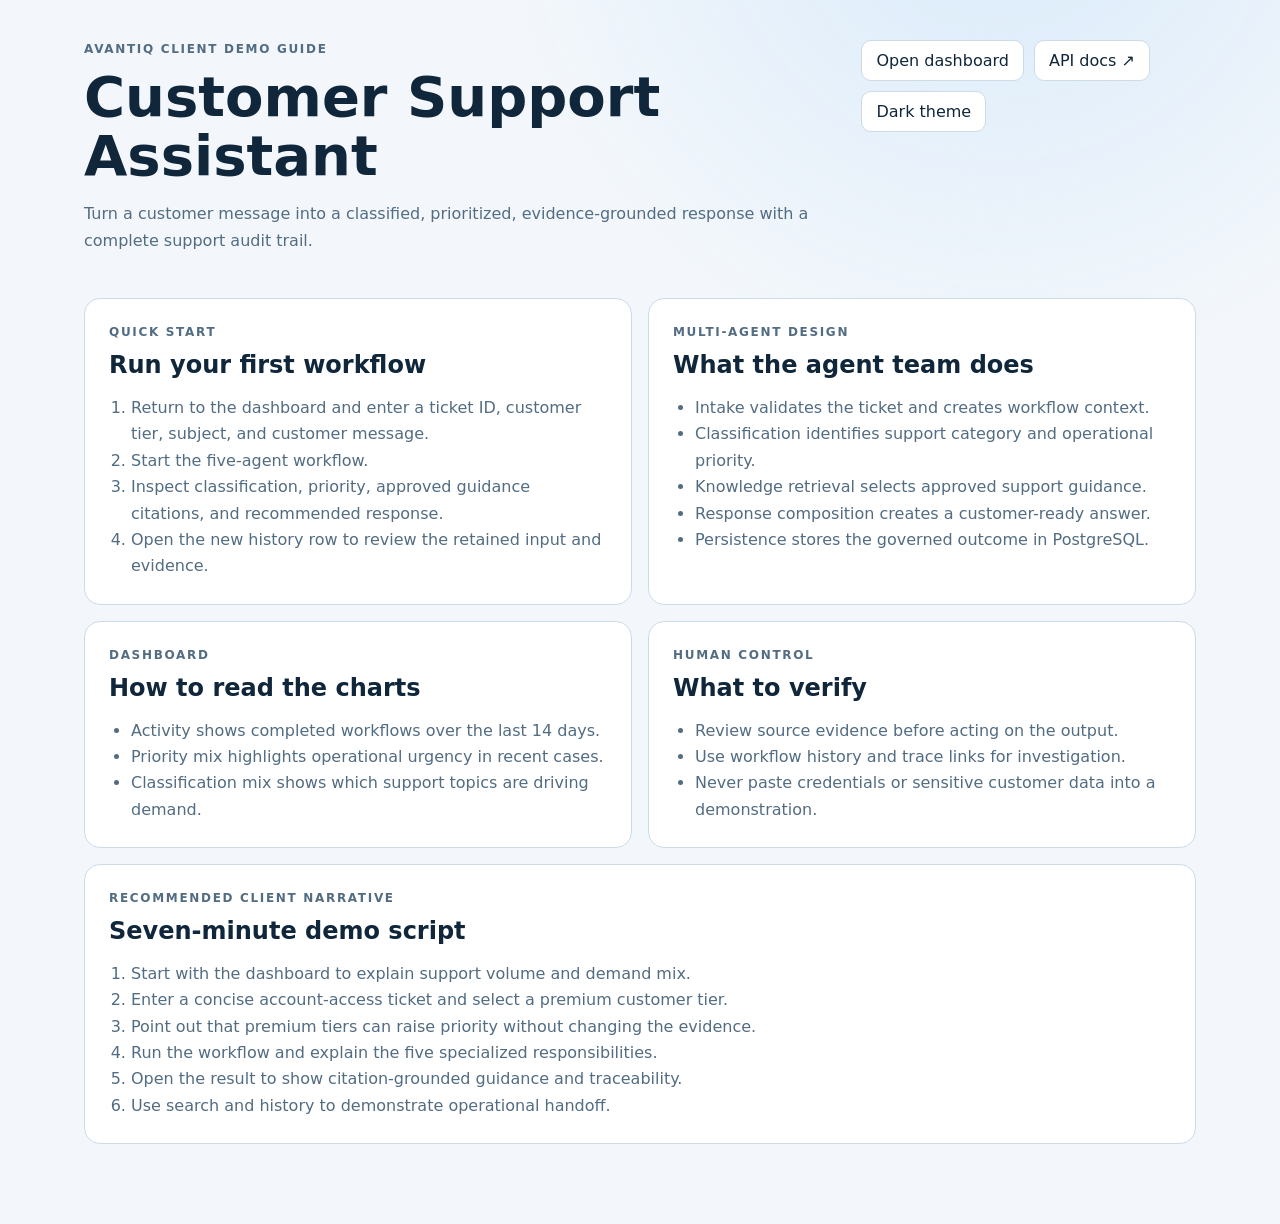
==== customer_support_assistant/ui/guide.html @ f1c12fa2 "feat: refresh customer support dashboard" ====
<!doctype html>
<html lang="en" data-theme="dark">
<head>
  <meta charset="UTF-8" />
  <meta name="viewport" content="width=device-width, initial-scale=1.0" />
  <title>User Guide | Customer Support Assistant</title>
  <link rel="stylesheet" href="./styles.css" />
  <link rel="stylesheet" href="./experience.css" />
</head>
<body data-theme-key="customer-support-theme">
  <main class="guide-page">
    <header>
      <div><p class="eyebrow">AvantiQ client demo guide</p><h1>Customer Support Assistant</h1><p>Turn a customer message into a classified, prioritized, evidence-grounded response with a complete support audit trail.</p></div>
      <div class="guide-actions"><a href="./">Open dashboard</a><a href="/docs" target="_blank" rel="noreferrer">API docs ↗</a><button id="guide-theme" type="button">Light theme</button></div>
    </header>
    <section class="guide-grid">
      <article class="guide-card"><p class="eyebrow">Quick start</p><h2>Run your first workflow</h2><ol><li>Return to the dashboard and enter a ticket ID, customer tier, subject, and customer message.</li><li>Start the five-agent workflow.</li><li>Inspect classification, priority, approved guidance citations, and recommended response.</li><li>Open the new history row to review the retained input and evidence.</li></ol></article>
      <article class="guide-card"><p class="eyebrow">Multi-agent design</p><h2>What the agent team does</h2><ul><li>Intake validates the ticket and creates workflow context.</li><li>Classification identifies support category and operational priority.</li><li>Knowledge retrieval selects approved support guidance.</li><li>Response composition creates a customer-ready answer.</li><li>Persistence stores the governed outcome in PostgreSQL.</li></ul></article>
      <article class="guide-card"><p class="eyebrow">Dashboard</p><h2>How to read the charts</h2><ul><li>Activity shows completed workflows over the last 14 days.</li><li>Priority mix highlights operational urgency in recent cases.</li><li>Classification mix shows which support topics are driving demand.</li></ul></article>
      <article class="guide-card"><p class="eyebrow">Human control</p><h2>What to verify</h2><ul><li>Review source evidence before acting on the output.</li><li>Use workflow history and trace links for investigation.</li><li>Never paste credentials or sensitive customer data into a demonstration.</li></ul></article>
      <article class="guide-card wide"><p class="eyebrow">Recommended client narrative</p><h2>Seven-minute demo script</h2><ol><li>Start with the dashboard to explain support volume and demand mix.</li><li>Enter a concise account-access ticket and select a premium customer tier.</li><li>Point out that premium tiers can raise priority without changing the evidence.</li><li>Run the workflow and explain the five specialized responsibilities.</li><li>Open the result to show citation-grounded guidance and traceability.</li><li>Use search and history to demonstrate operational handoff.</li></ol></article>
    </section>
  </main>
  <script src="./guide.js"></script>
</body>
</html>
---- customer_support_assistant/ui/styles.css ----
:root {
  color-scheme: dark;
  --bg: #06111f;
  --bg-glow: #112b47;
  --surface: #0b1d30;
  --surface-2: #10263d;
  --surface-3: #142d47;
  --border: #203b55;
  --border-soft: #172f47;
  --text: #eef6ff;
  --muted: #91a7bb;
  --subtle: #637d94;
  --primary: #45a3ff;
  --purple: #8a6df2;
  --green: #35ca8d;
  --amber: #f3ae45;
  --danger: #ff6969;
  --shadow: 0 18px 50px #01071166;
  font-family: Inter, ui-sans-serif, system-ui, -apple-system, BlinkMacSystemFont, "Segoe UI", sans-serif;
}

[data-theme="light"] {
  color-scheme: light;
  --bg: #f3f7fb;
  --bg-glow: #d9eafa;
  --surface: #ffffff;
  --surface-2: #f5f9fc;
  --surface-3: #eaf2f8;
  --border: #cbdbe8;
  --border-soft: #dbe6ef;
  --text: #10263a;
  --muted: #526c82;
  --subtle: #7890a3;
  --primary: #167bd5;
  --purple: #7257d8;
  --green: #16875e;
  --amber: #b46b06;
  --danger: #c93d49;
  --shadow: 0 18px 45px #24445f1a;
}

* { box-sizing: border-box; }
html { min-width: 320px; background: var(--bg); }
body { min-height: 100vh; margin: 0; background: radial-gradient(circle at 78% -10%, var(--bg-glow) 0, transparent 30%), var(--bg); color: var(--text); }
button, input, select, textarea { color: inherit; font: inherit; }
button, a { -webkit-tap-highlight-color: transparent; }
a { color: inherit; }
.app-shell { min-height: 100vh; }
.topbar { position: sticky; z-index: 20; top: 0; display: flex; min-height: 76px; align-items: center; justify-content: space-between; gap: 28px; padding: 0 max(28px, calc((100vw - 1440px) / 2)); border-bottom: 1px solid var(--border-soft); background: color-mix(in srgb, var(--bg) 88%, transparent); backdrop-filter: blur(18px); }
.brand { display: flex; align-items: center; gap: 12px; text-decoration: none; }
.brand-mark { display: grid; width: 40px; height: 40px; place-items: center; border-radius: 12px; background: linear-gradient(145deg, #4c9fff, #6b4ee6); box-shadow: 0 7px 22px #267cd94d; }
.brand-mark svg { width: 24px; fill: white; }
.brand strong, .brand small { display: block; }
.brand strong { font-size: 15px; letter-spacing: -.2px; }
.brand small { margin-top: 2px; color: var(--muted); font-size: 12px; letter-spacing: .08em; text-transform: uppercase; }
.header-actions { display: flex; align-items: center; gap: 9px; }
.header-link, .theme-toggle { min-height: 38px; border: 1px solid var(--border); border-radius: 9px; background: var(--surface); font-size: 13px; font-weight: 650; text-decoration: none; transition: .18s ease; }
.header-link { display: flex; align-items: center; gap: 7px; padding: 0 13px; }
.header-link span { color: var(--primary); }
.trace-link { border-color: color-mix(in srgb, var(--purple) 50%, var(--border)); background: color-mix(in srgb, var(--purple) 12%, var(--surface)); }
.header-link:hover, .theme-toggle:hover { transform: translateY(-1px); border-color: var(--primary); }
.theme-toggle { display: flex; min-width: 76px; align-items: center; justify-content: center; gap: 7px; padding: 0 11px; cursor: pointer; }
.theme-icon { color: var(--amber); font-size: 15px; }
main { width: min(1440px, 100%); margin: auto; padding: 34px 28px 56px; }
.eyebrow { margin: 0 0 8px; color: var(--primary); font-size: 12px; font-weight: 800; letter-spacing: .14em; text-transform: uppercase; }
.metrics-grid { display: grid; grid-template-columns: repeat(4, 1fr); gap: 14px; }
.metric-card, .panel { border: 1px solid var(--border); background: linear-gradient(145deg, var(--surface), color-mix(in srgb, var(--surface-2) 82%, var(--surface))); box-shadow: var(--shadow); }
.metric-card { display: flex; min-height: 116px; align-items: center; gap: 15px; padding: 19px; border-radius: 13px; }
.metric-icon { display: grid; flex: 0 0 auto; width: 44px; height: 44px; place-items: center; border-radius: 12px; color: white; font-size: 20px; font-weight: 800; }
.metric-icon.purple { background: linear-gradient(145deg, #795ee9, #5f41cc); }
.metric-icon.blue { background: linear-gradient(145deg, #3b9aff, #1b6ed1); }
.metric-icon.green { background: linear-gradient(145deg, #30c889, #16865e); }
.metric-icon.amber { background: linear-gradient(145deg, #f1ad43, #cc7419); }
.metric-card small, .metric-card p { display: block; color: var(--muted); font-size: 12px; }
.metric-card strong { display: block; margin-top: 4px; font-size: 27px; letter-spacing: -.04em; }
.metric-card strong.metric-text { overflow: hidden; max-width: 190px; font-size: 16px; text-overflow: ellipsis; white-space: nowrap; }
.metric-card p { margin: 5px 0 0; color: var(--subtle); }
.workspace-grid { display: grid; grid-template-columns: minmax(0, 1.55fr) minmax(390px, .95fr); gap: 14px; margin-top: 14px; }
.panel { border-radius: 13px; }
.trend-panel, .run-panel { min-height: 480px; padding: 20px; }
.panel-heading { display: flex; align-items: flex-start; justify-content: space-between; gap: 16px; }
.panel-heading h2 { margin: 0; font-size: 16px; letter-spacing: -.02em; }
.period-chip, .agent-badge { padding: 6px 9px; border: 1px solid var(--border); border-radius: 7px; background: var(--surface-2); color: var(--muted); font-size: 11px; }
.agent-badge { border-color: color-mix(in srgb, var(--purple) 40%, var(--border)); color: var(--purple); }
.trend-chart { display: flex; height: 340px; align-items: flex-end; gap: clamp(6px, 1.2vw, 14px); padding: 32px 6px 26px; border-bottom: 1px solid var(--border-soft); background-image: linear-gradient(to top, var(--border-soft) 1px, transparent 1px); background-size: 100% 25%; }
.trend-column { display: flex; flex: 1; height: 100%; min-width: 8px; flex-direction: column; justify-content: flex-end; align-items: center; gap: 7px; }
.trend-value { color: var(--muted); font-size: 10px; font-weight: 700; }
.trend-bar { width: min(24px, 74%); min-height: 3px; border-radius: 5px 5px 2px 2px; background: linear-gradient(180deg, #58b0ff, #536ee7); box-shadow: 0 0 16px #348cf038; transition: height .35s ease; }
.trend-day { color: var(--subtle); font-size: 10px; white-space: nowrap; }
.chart-footer { display: flex; align-items: center; justify-content: space-between; margin-top: 14px; color: var(--subtle); font-size: 11px; }
.chart-footer span { color: var(--muted); }
.chart-footer i { display: inline-block; width: 8px; height: 8px; margin-right: 6px; border-radius: 2px; background: var(--primary); }
form { margin-top: 17px; }
label { display: block; margin-bottom: 11px; }
label > span { display: block; margin-bottom: 6px; color: var(--muted); font-size: 11px; font-weight: 700; letter-spacing: .04em; text-transform: uppercase; }
input, select, textarea { width: 100%; border: 1px solid var(--border); border-radius: 8px; outline: none; background: var(--surface-2); font-size: 13px; transition: .18s; }
input, select { height: 39px; padding: 0 12px; }
textarea { min-height: 68px; padding: 10px 12px; resize: vertical; line-height: 1.45; }
input:focus, select:focus, textarea:focus { border-color: var(--primary); box-shadow: 0 0 0 3px color-mix(in srgb, var(--primary) 14%, transparent); }
input::placeholder, textarea::placeholder { color: var(--subtle); }
.form-row { display: grid; grid-template-columns: 1fr 1fr; gap: 10px; }
.compact-row label { margin-bottom: 10px; }
.run-button { display: flex; width: 100%; height: 42px; align-items: center; justify-content: center; gap: 10px; border: 0; border-radius: 9px; background: linear-gradient(135deg, #238eea, #5764df); color: white; box-shadow: 0 9px 24px #1e7ecb38; cursor: pointer; font-size: 13px; font-weight: 750; }
.run-button:hover { filter: brightness(1.08); }
.run-button:disabled { cursor: wait; filter: grayscale(.35); opacity: .75; }
.button-icon { font-size: 11px; }
.run-button.is-running .button-icon { width: 13px; height: 13px; border: 2px solid #ffffff55; border-top-color: white; border-radius: 50%; font-size: 0; animation: spin .8s linear infinite; }
.form-status { margin: 9px 0 0; color: var(--subtle); font-size: 11px; line-height: 1.5; text-align: center; }
.form-status.error { color: var(--danger); }
.form-status.success { color: var(--green); }
.history-panel { margin-top: 14px; overflow: hidden; }
.history-heading { align-items: center; padding: 20px; border-bottom: 1px solid var(--border-soft); }
.history-controls { display: flex; align-items: center; gap: 12px; }
.history-search { position: relative; width: min(330px, 32vw); margin: 0; }
.history-search input { height: 34px; padding: 0 12px 0 32px; font-size: 12px; }
.search-icon { position: absolute; z-index: 1; top: 50%; left: 11px; color: var(--subtle); font-size: 15px; line-height: 1; transform: translateY(-50%); pointer-events: none; }
.table-meta { display: flex; align-items: center; gap: 10px; color: var(--muted); font-size: 11px; }
.table-meta button, .pagination button { border: 1px solid var(--border); border-radius: 7px; background: var(--surface-2); cursor: pointer; font-size: 11px; }
.table-meta button { padding: 7px 9px; }
.table-wrap { position: relative; overflow-x: auto; }
table { width: 100%; min-width: 900px; border-collapse: collapse; table-layout: fixed; }
th, td { padding: 14px 18px; border-bottom: 1px solid var(--border-soft); text-align: left; vertical-align: middle; }
th { color: var(--subtle); font-size: 10px; font-weight: 800; letter-spacing: .08em; text-transform: uppercase; }
td { color: var(--muted); font-size: 12px; }
th:nth-child(1) { width: 155px; } th:nth-child(2) { width: 220px; } th:nth-child(4) { width: 185px; } th:nth-child(5) { width: 80px; }
tbody tr { transition: background .15s; }
tbody tr:hover { background: color-mix(in srgb, var(--primary) 4%, transparent); }
.input-cell strong, .output-cell strong { display: block; overflow: hidden; color: var(--text); font-size: 13px; text-overflow: ellipsis; white-space: nowrap; }
.input-cell span, .output-cell span { display: block; overflow: hidden; margin-top: 3px; color: var(--subtle); text-overflow: ellipsis; white-space: nowrap; }
.status-pill { display: inline-flex; align-items: center; gap: 5px; margin-top: 5px; color: var(--green); font-size: 10px; font-weight: 750; text-transform: uppercase; }
.status-pill::before { width: 5px; height: 5px; border-radius: 50%; background: var(--green); content: ""; }
.mono { font-family: "SFMono-Regular", Consolas, "Liberation Mono", monospace; }
.id-cell { overflow: hidden; text-overflow: ellipsis; white-space: nowrap; }
.view-button { padding: 7px 9px; border: 1px solid var(--border); border-radius: 7px; background: var(--surface-2); color: var(--primary); cursor: pointer; font-size: 11px; font-weight: 700; }
.table-empty { padding: 48px; text-align: center; }
.table-empty span { color: var(--primary); font-size: 28px; }
.table-empty h3 { margin: 9px 0 5px; font-size: 14px; }
.table-empty p { margin: 0; color: var(--muted); font-size: 12px; }
.pagination { display: flex; align-items: center; justify-content: space-between; padding: 13px 20px; }
.pagination p { margin: 0; color: var(--subtle); font-size: 11px; }
.pagination div { display: flex; gap: 7px; }
.pagination button { min-width: 76px; padding: 7px 10px; }
.pagination button:disabled { cursor: not-allowed; opacity: .4; }
dialog { width: min(880px, calc(100vw - 32px)); max-height: calc(100vh - 42px); padding: 0; overflow: auto; border: 1px solid var(--border); border-radius: 14px; background: var(--surface); color: var(--text); box-shadow: 0 28px 90px #0009; }
dialog::backdrop { background: #020812c2; backdrop-filter: blur(6px); }
.dialog-header { position: sticky; z-index: 2; top: 0; display: flex; align-items: flex-start; justify-content: space-between; padding: 20px 22px; border-bottom: 1px solid var(--border); background: var(--surface); }
.dialog-header h2 { margin: 0; font-size: 18px; }
.dialog-header button { width: 32px; height: 32px; border: 1px solid var(--border); border-radius: 8px; background: var(--surface-2); cursor: pointer; font-size: 20px; line-height: 1; }
.detail-facts { display: grid; grid-template-columns: repeat(3, 1fr); gap: 1px; margin: 20px 22px; overflow: hidden; border: 1px solid var(--border); border-radius: 10px; background: var(--border); }
.detail-facts div { min-width: 0; padding: 13px; background: var(--surface-2); }
.detail-facts small, .detail-facts strong { display: block; }
.detail-facts small { margin-bottom: 6px; color: var(--subtle); font-size: 10px; text-transform: uppercase; }
.detail-facts strong { overflow: hidden; font-size: 12px; text-overflow: ellipsis; white-space: nowrap; }
.detail-section, .evidence-details { margin: 0 22px 20px; }
.detail-section h3 { margin: 0 0 8px; color: var(--muted); font-size: 12px; text-transform: uppercase; }
pre { margin: 0; padding: 15px; overflow: auto; border: 1px solid var(--border); border-radius: 9px; background: var(--surface-2); color: var(--text); font: 10px/1.65 "SFMono-Regular", Consolas, monospace; white-space: pre-wrap; word-break: break-word; }
.evidence-details { border: 1px solid var(--border); border-radius: 9px; }
.evidence-details summary { padding: 13px 15px; color: var(--muted); cursor: pointer; font-size: 12px; font-weight: 700; }
.evidence-details pre { border: 0; border-top: 1px solid var(--border); border-radius: 0 0 9px 9px; }
.toast { position: fixed; z-index: 50; right: 22px; bottom: 22px; max-width: 360px; padding: 12px 16px; transform: translateY(18px); border: 1px solid var(--border); border-radius: 9px; background: var(--surface-3); box-shadow: var(--shadow); color: var(--text); font-size: 12px; opacity: 0; pointer-events: none; transition: .22s; }
.toast.visible { transform: translateY(0); opacity: 1; }
.toast.error { border-color: color-mix(in srgb, var(--danger) 65%, var(--border)); }
.sr-only { position: absolute; width: 1px; height: 1px; padding: 0; overflow: hidden; clip: rect(0, 0, 0, 0); border: 0; white-space: nowrap; }
@keyframes spin { to { transform: rotate(360deg); } }
@media (max-width: 1050px) {
  .metrics-grid { grid-template-columns: repeat(2, 1fr); }
  .workspace-grid { grid-template-columns: 1fr; }
  .run-panel { min-height: auto; }
}
@media (max-width: 700px) {
  .topbar { min-height: 66px; padding: 0 14px; }
  .brand strong { font-size: 12px; }
  .brand small, .header-link:first-child, .theme-toggle #theme-label { display: none; }
  .header-actions { gap: 6px; }
  .header-link { padding: 0 9px; }
  .theme-toggle { min-width: 38px; padding: 0; }
  main { padding: 22px 13px 40px; }
  .metrics-grid { grid-template-columns: 1fr; }
  .metric-card { min-height: 96px; }
  .trend-panel, .run-panel { min-height: auto; padding: 16px; }
  .trend-chart { height: 260px; gap: 4px; }
  .trend-day { transform: rotate(-45deg); transform-origin: center; }
  .form-row { grid-template-columns: 1fr; gap: 0; }
  .history-heading, .history-controls { align-items: stretch; flex-direction: column; }
  .history-controls { width: 100%; }
  .history-search { width: 100%; }
  .table-meta { justify-content: space-between; }
  .detail-facts { grid-template-columns: 1fr 1fr; }
}
---- customer_support_assistant/ui/experience.css ----
/* Reference-inspired operations dashboard layout. */
.dashboard-shell {
  display: grid;
  grid-template-columns: 210px minmax(0, 1fr);
  min-height: 100vh;
}
.app-shell { min-width: 0; }

.sidebar {
  position: sticky;
  z-index: 30;
  top: 0;
  display: flex;
  height: 100vh;
  flex-direction: column;
  padding: 17px 13px 14px;
  border-right: 1px solid var(--border-soft);
  background: color-mix(in srgb, var(--surface) 96%, var(--bg));
}
.sidebar .brand { gap: 10px; padding: 2px 5px 20px; }
.sidebar .brand-mark { width: 34px; height: 34px; border-radius: 9px; }
.sidebar .brand-mark svg { width: 20px; }
.sidebar .brand strong { font-size: 13px; }
.sidebar .brand small { font-size: 9px; }
.sidebar-nav { display: grid; gap: 5px; }
.sidebar-nav a {
  display: flex;
  min-height: 38px;
  align-items: center;
  gap: 10px;
  padding: 0 12px;
  border-radius: 8px;
  color: var(--muted);
  font-size: 12px;
  font-weight: 650;
  text-decoration: none;
}
.sidebar-nav a span { display: grid; width: 16px; place-items: center; color: var(--subtle); text-align: center; }
.sidebar-nav svg { width: 15px; height: 15px; fill: none; stroke: currentColor; stroke-linecap: round; stroke-linejoin: round; stroke-width: 1.8; }
.sidebar-nav a:hover { background: var(--surface-2); color: var(--text); }
.sidebar-nav a.active {
  background: linear-gradient(135deg, #27313d, #151b24);
  color: #fff;
  box-shadow: 0 7px 18px #0003;
}
.sidebar-nav a.active span { color: #fff; }
.sidebar-footer { display: grid; gap: 12px; margin-top: auto; }
.sidebar-footer a {
  padding: 9px 12px;
  border: 1px solid var(--border);
  border-radius: 8px;
  color: var(--text);
  font-size: 11px;
  font-weight: 700;
  text-align: center;
  text-decoration: none;
}
.sidebar-footer small { color: var(--subtle); font-size: 9px; text-align: center; text-transform: uppercase; }

.topbar {
  min-height: 62px;
  padding: 0 22px;
  background: color-mix(in srgb, var(--bg) 93%, transparent);
}
.theme-toggle { width: 38px; min-width: 38px; padding: 0; }
.theme-icon { font-size: 17px; line-height: 1; }
.breadcrumb { display: flex; align-items: center; gap: 8px; font-size: 12px; }
.breadcrumb span { color: var(--subtle); }
.breadcrumb b { color: var(--border); }
.breadcrumb strong { color: var(--text); }

main { width: 100%; padding: 18px 22px 40px; }
.page-heading {
  display: flex;
  align-items: end;
  justify-content: space-between;
  gap: 20px;
  margin-bottom: 16px;
}
.page-heading h1 { margin: 0 0 4px; font-size: 1.55rem; letter-spacing: -.04em; }
.page-heading p { margin: 0; color: var(--muted); font-size: 12px; }
.live-status { display: flex; align-items: center; gap: 7px; color: var(--muted); font-size: 10px; }
.live-status i { width: 7px; height: 7px; border-radius: 50%; background: var(--green); box-shadow: 0 0 0 4px color-mix(in srgb, var(--green) 14%, transparent); }

.metrics-grid { grid-template-columns: repeat(4, minmax(0, 1fr)); gap: 11px; }
.metric-card {
  min-height: 88px;
  gap: 10px;
  padding: 13px 14px;
  border-radius: 9px;
  box-shadow: 0 8px 22px #01071124;
}
.metric-card > div { min-width: 0; order: 1; }
.metric-icon { width: 36px; height: 36px; margin-left: auto; order: 2; border-radius: 8px; font-size: 15px; }
.metric-card small,
.metric-card p { font-size: 10px; }
.metric-card strong { margin-top: 2px; font-size: 21px; }
.metric-card strong.metric-text { max-width: 190px; font-size: 13px; }
.metric-card p { margin-top: 3px; }

.insight-grid {
  display: grid;
  grid-template-columns: 1.15fr .86fr 1fr;
  gap: 12px;
  margin: 18px 0 14px;
  scroll-margin-top: 75px;
}
.insight-grid > .panel {
  height: 255px;
  min-height: 0;
  padding: 16px;
  overflow: hidden;
  border-radius: 9px;
  box-shadow: 0 8px 22px #01071120;
}
.insight-grid .panel-heading { min-height: 40px; }
.insight-grid .panel-heading .eyebrow { margin-bottom: 4px; font-size: 9px; }
.insight-grid .panel-heading h2 { font-size: 14px; }
.period-chip { padding: 5px 7px; font-size: 9px; }

.trend-chart {
  height: 160px;
  gap: clamp(3px, .45vw, 7px);
  padding: 13px 3px 20px;
}
.trend-bar { width: min(18px, 72%); }
.trend-day { font-size: 8px; }
.chart-footer { margin-top: 7px; }

.insight-body {
  display: grid;
  grid-template-columns: 110px minmax(0, 1fr);
  gap: 12px;
  align-items: center;
  min-height: 170px;
}
.donut-wrap { position: relative; display: grid; place-items: center; }
.insight-donut {
  display: grid;
  width: 105px;
  height: 105px;
  place-items: center;
  border-radius: 50%;
  background: conic-gradient(var(--border) 0 100%);
}
.insight-donut::after { width: 63px; height: 63px; border-radius: 50%; background: var(--surface); content: ""; }
.insight-donut-label { position: absolute; z-index: 1; display: grid; text-align: center; pointer-events: none; }
.insight-donut-label strong { font-size: 1.25rem; }
.insight-donut-label small { color: var(--muted); font-size: .62rem; }
.insight-legend { display: grid; gap: 7px; margin: 0; padding: 0; list-style: none; }
.insight-legend li { display: grid; grid-template-columns: 8px 1fr auto; gap: 6px; align-items: center; color: var(--muted); font-size: .7rem; }
.insight-legend i { width: 7px; height: 7px; border-radius: 50%; }
.insight-legend strong { color: var(--text); }
.insight-bars { display: grid; gap: 15px; padding-top: 14px; }
.insight-row > div:first-child { display: flex; justify-content: space-between; gap: 12px; margin-bottom: 5px; color: var(--muted); font-size: .72rem; }
.insight-row > div:first-child span { overflow: hidden; text-overflow: ellipsis; white-space: nowrap; }
.insight-row strong { color: var(--text); }
.insight-track { height: 6px; overflow: hidden; border-radius: 10px; background: var(--surface-3); }
.insight-track i { display: block; height: 100%; border-radius: inherit; background: linear-gradient(90deg, var(--primary), var(--purple)); }

.operations-grid {
  display: grid;
  grid-template-columns: minmax(350px, .78fr) minmax(0, 1.7fr);
  align-items: start;
  gap: 12px;
}
.operations-grid .history-panel { order: 2; margin-top: 0; scroll-margin-top: 75px; }
.operations-grid .run-panel {
  min-height: auto;
  order: 1;
  padding: 17px;
  border-radius: 9px;
  scroll-margin-top: 75px;
}
.operations-grid .history-heading { padding: 17px; }
.operations-grid table { min-width: 760px; }
.operations-grid th,
.operations-grid td { padding: 12px 14px; }
.operations-grid .history-search { width: min(260px, 25vw); }
.operations-grid .pagination { padding: 11px 17px; }

.guide-page { max-width: 1160px; margin: 0 auto; padding: 40px 24px 80px; }
.guide-page header { display: flex; justify-content: space-between; gap: 20px; align-items: start; margin-bottom: 28px; }
.guide-page h1 { margin: 4px 0 8px; font-size: clamp(2rem, 5vw, 3.5rem); line-height: 1.05; }
.guide-page p,
.guide-page li { color: var(--muted); line-height: 1.65; }
.guide-actions { display: flex; gap: 10px; flex-wrap: wrap; }
.guide-actions a,
.guide-actions button { padding: 10px 14px; border: 1px solid var(--border); border-radius: 10px; background: var(--surface); color: var(--text); text-decoration: none; cursor: pointer; }
.guide-grid { display: grid; grid-template-columns: repeat(2, minmax(0, 1fr)); gap: 16px; }
.guide-card { padding: 24px; border: 1px solid var(--border); border-radius: 16px; background: var(--surface); }
.guide-card h2 { margin: 4px 0 10px; }
.guide-card.wide { grid-column: 1 / -1; }
.guide-card ol,
.guide-card ul { margin-bottom: 0; padding-left: 22px; }

@media (max-width: 1220px) {
  .insight-grid { grid-template-columns: 1fr 1fr; }
  .insight-grid .trend-panel { grid-column: 1 / -1; }
  .operations-grid { grid-template-columns: 1fr; }
  .operations-grid .run-panel,
  .operations-grid .history-panel { order: initial; }
}
@media (max-width: 900px) {
  .dashboard-shell { grid-template-columns: 1fr; }
  .sidebar { position: static; height: auto; padding: 10px 14px; border-right: 0; border-bottom: 1px solid var(--border-soft); }
  .sidebar .brand { padding-bottom: 10px; }
  .sidebar-nav { display: flex; overflow-x: auto; }
  .sidebar-nav a { flex: 0 0 auto; }
  .sidebar-footer { display: none; }
  .metrics-grid { grid-template-columns: 1fr 1fr; }
}
@media (max-width: 650px) {
  .topbar { padding: 0 13px; }
  .breadcrumb { display: none; }
  main { padding: 15px 13px 35px; }
  .page-heading { align-items: start; flex-direction: column; }
  .insight-grid,
  .guide-grid { grid-template-columns: 1fr; }
  .insight-grid .trend-panel { grid-column: auto; }
  .insight-grid > .panel { height: auto; min-height: 235px; }
  .insight-body { grid-template-columns: 1fr; justify-items: center; }
  .insight-legend { width: 100%; }
  .operations-grid .history-search { width: 100%; }
  .guide-page header { display: block; }
}
@media (max-width: 460px) {
  .metrics-grid { grid-template-columns: 1fr; }
}
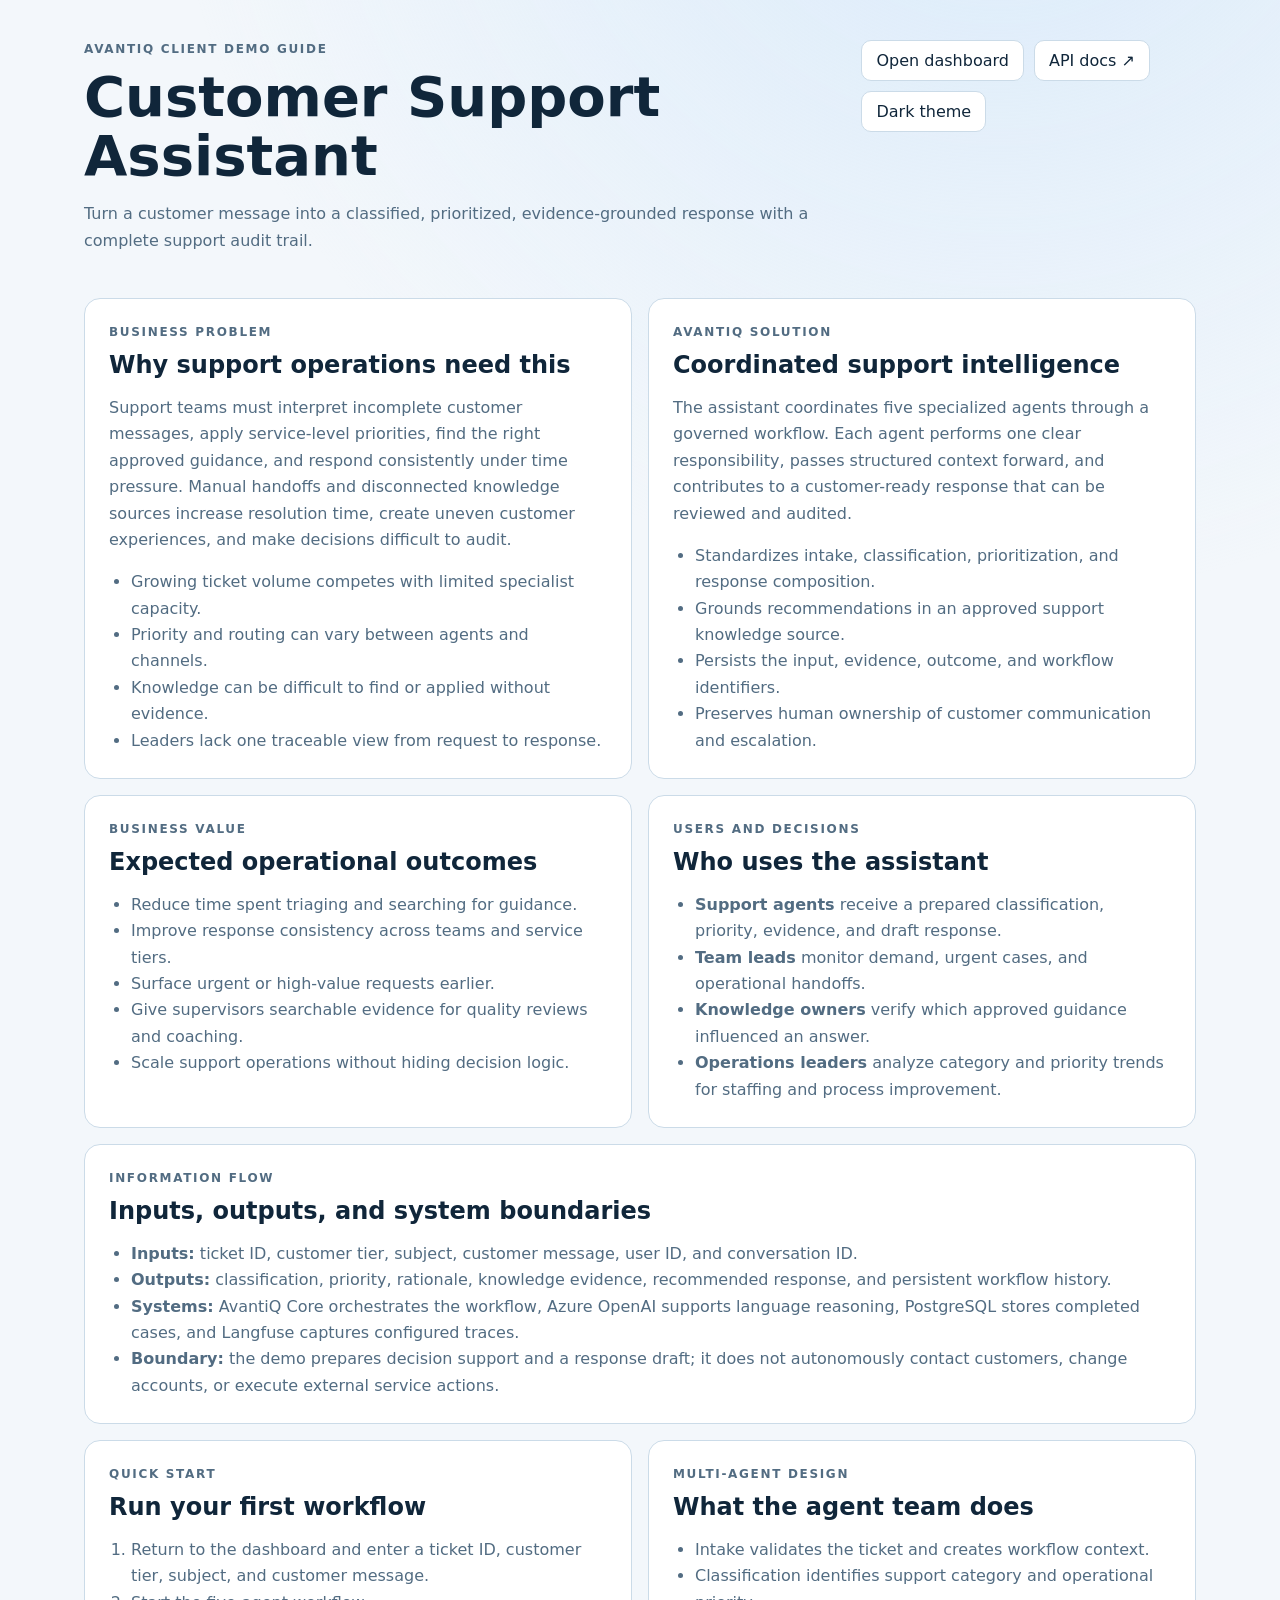
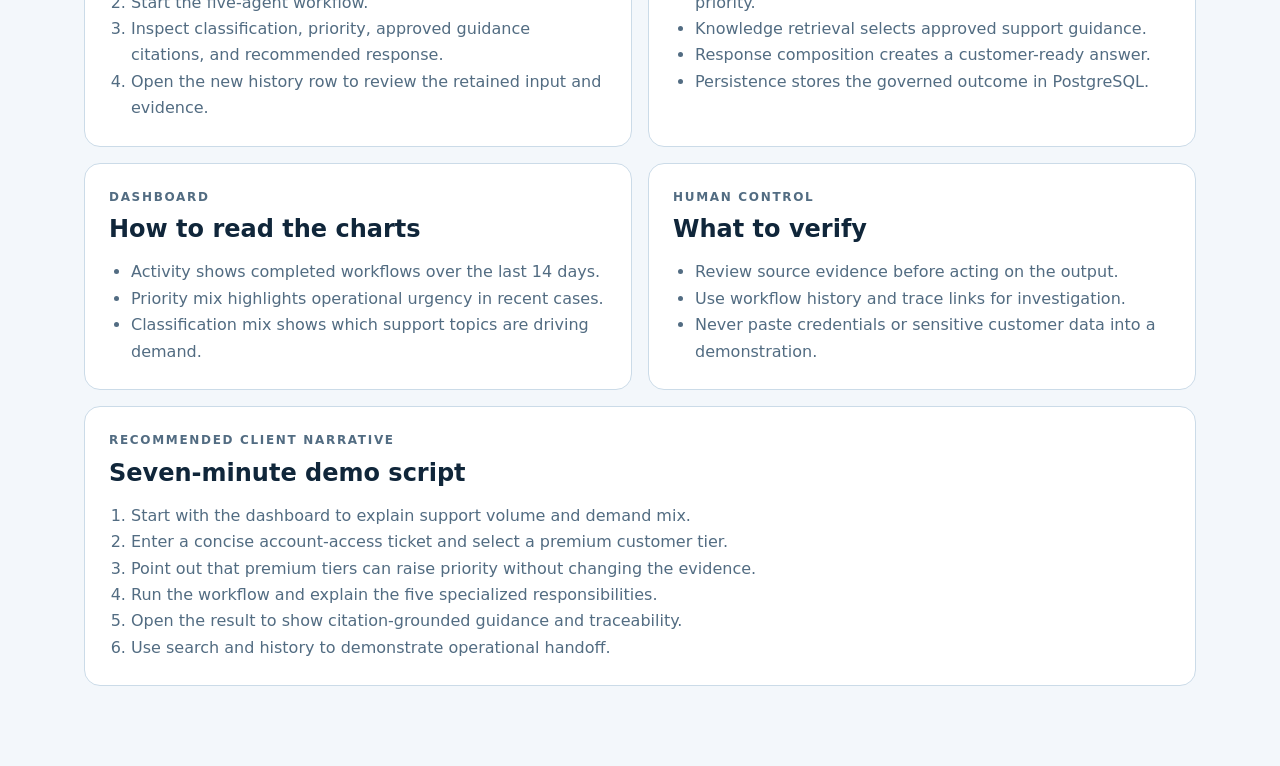
==== commit a2aa7218: "docs: expand user guide and add operational handoff" ====
--- a/customer_support_assistant/ui/guide.html
+++ b/customer_support_assistant/ui/guide.html
@@ -14,6 +14,11 @@
       <div class="guide-actions"><a href="./">Open dashboard</a><a href="/docs" target="_blank" rel="noreferrer">API docs ↗</a><button id="guide-theme" type="button">Light theme</button></div>
     </header>
     <section class="guide-grid">
+      <article class="guide-card"><p class="eyebrow">Business problem</p><h2>Why support operations need this</h2><p>Support teams must interpret incomplete customer messages, apply service-level priorities, find the right approved guidance, and respond consistently under time pressure. Manual handoffs and disconnected knowledge sources increase resolution time, create uneven customer experiences, and make decisions difficult to audit.</p><ul><li>Growing ticket volume competes with limited specialist capacity.</li><li>Priority and routing can vary between agents and channels.</li><li>Knowledge can be difficult to find or applied without evidence.</li><li>Leaders lack one traceable view from request to response.</li></ul></article>
+      <article class="guide-card"><p class="eyebrow">AvantiQ solution</p><h2>Coordinated support intelligence</h2><p>The assistant coordinates five specialized agents through a governed workflow. Each agent performs one clear responsibility, passes structured context forward, and contributes to a customer-ready response that can be reviewed and audited.</p><ul><li>Standardizes intake, classification, prioritization, and response composition.</li><li>Grounds recommendations in an approved support knowledge source.</li><li>Persists the input, evidence, outcome, and workflow identifiers.</li><li>Preserves human ownership of customer communication and escalation.</li></ul></article>
+      <article class="guide-card"><p class="eyebrow">Business value</p><h2>Expected operational outcomes</h2><ul><li>Reduce time spent triaging and searching for guidance.</li><li>Improve response consistency across teams and service tiers.</li><li>Surface urgent or high-value requests earlier.</li><li>Give supervisors searchable evidence for quality reviews and coaching.</li><li>Scale support operations without hiding decision logic.</li></ul></article>
+      <article class="guide-card"><p class="eyebrow">Users and decisions</p><h2>Who uses the assistant</h2><ul><li><strong>Support agents</strong> receive a prepared classification, priority, evidence, and draft response.</li><li><strong>Team leads</strong> monitor demand, urgent cases, and operational handoffs.</li><li><strong>Knowledge owners</strong> verify which approved guidance influenced an answer.</li><li><strong>Operations leaders</strong> analyze category and priority trends for staffing and process improvement.</li></ul></article>
+      <article class="guide-card wide"><p class="eyebrow">Information flow</p><h2>Inputs, outputs, and system boundaries</h2><ul><li><strong>Inputs:</strong> ticket ID, customer tier, subject, customer message, user ID, and conversation ID.</li><li><strong>Outputs:</strong> classification, priority, rationale, knowledge evidence, recommended response, and persistent workflow history.</li><li><strong>Systems:</strong> AvantiQ Core orchestrates the workflow, Azure OpenAI supports language reasoning, PostgreSQL stores completed cases, and Langfuse captures configured traces.</li><li><strong>Boundary:</strong> the demo prepares decision support and a response draft; it does not autonomously contact customers, change accounts, or execute external service actions.</li></ul></article>
       <article class="guide-card"><p class="eyebrow">Quick start</p><h2>Run your first workflow</h2><ol><li>Return to the dashboard and enter a ticket ID, customer tier, subject, and customer message.</li><li>Start the five-agent workflow.</li><li>Inspect classification, priority, approved guidance citations, and recommended response.</li><li>Open the new history row to review the retained input and evidence.</li></ol></article>
       <article class="guide-card"><p class="eyebrow">Multi-agent design</p><h2>What the agent team does</h2><ul><li>Intake validates the ticket and creates workflow context.</li><li>Classification identifies support category and operational priority.</li><li>Knowledge retrieval selects approved support guidance.</li><li>Response composition creates a customer-ready answer.</li><li>Persistence stores the governed outcome in PostgreSQL.</li></ul></article>
       <article class="guide-card"><p class="eyebrow">Dashboard</p><h2>How to read the charts</h2><ul><li>Activity shows completed workflows over the last 14 days.</li><li>Priority mix highlights operational urgency in recent cases.</li><li>Classification mix shows which support topics are driving demand.</li></ul></article>
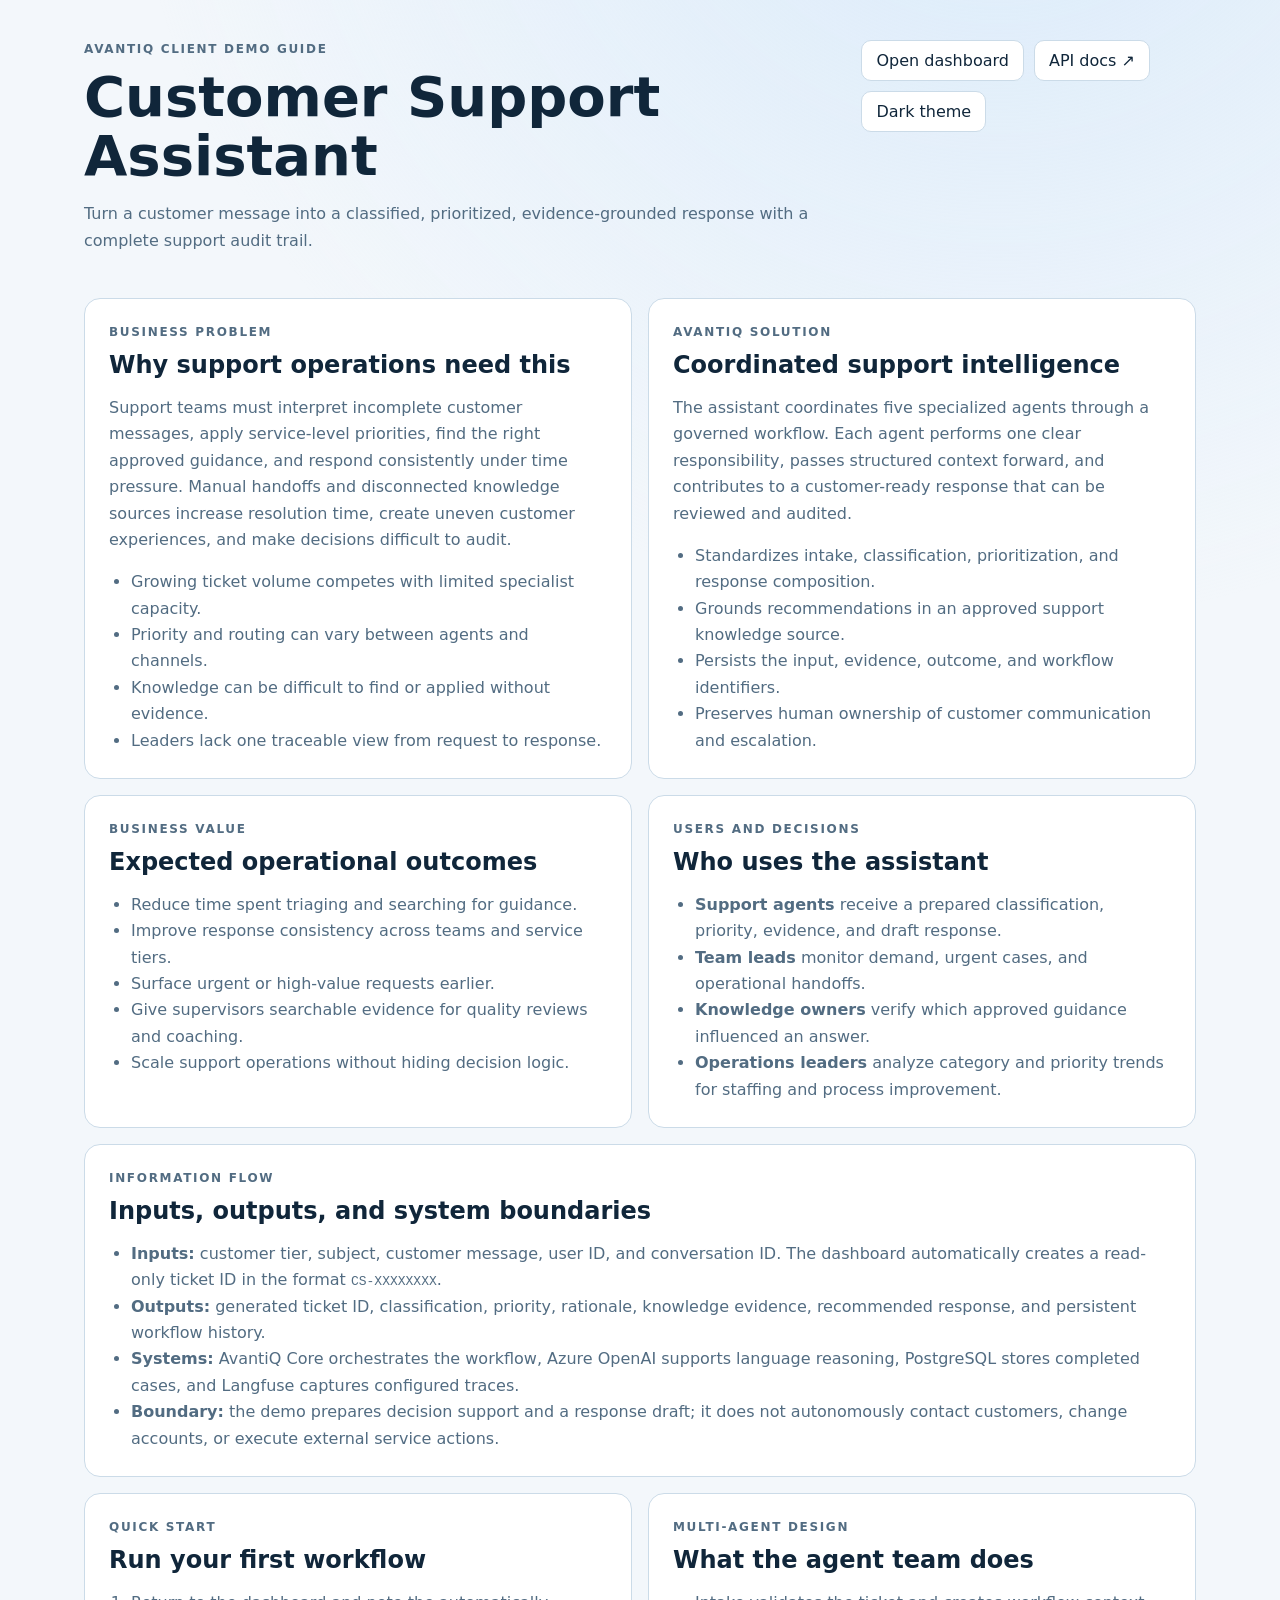
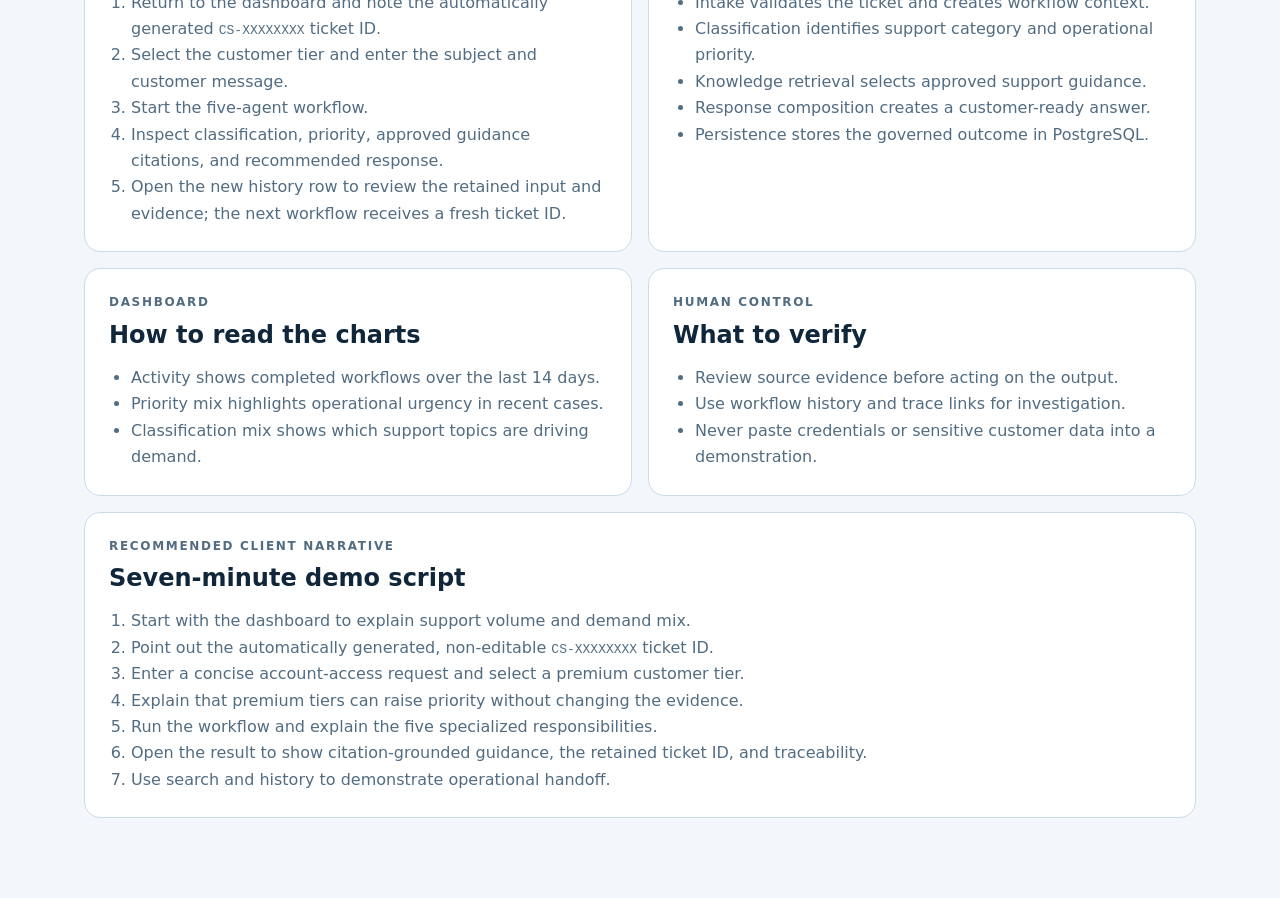
==== commit b1902540: "feat: generate customer support ticket IDs" ====
--- a/customer_support_assistant/ui/guide.html
+++ b/customer_support_assistant/ui/guide.html
@@ -18,12 +18,12 @@
       <article class="guide-card"><p class="eyebrow">AvantiQ solution</p><h2>Coordinated support intelligence</h2><p>The assistant coordinates five specialized agents through a governed workflow. Each agent performs one clear responsibility, passes structured context forward, and contributes to a customer-ready response that can be reviewed and audited.</p><ul><li>Standardizes intake, classification, prioritization, and response composition.</li><li>Grounds recommendations in an approved support knowledge source.</li><li>Persists the input, evidence, outcome, and workflow identifiers.</li><li>Preserves human ownership of customer communication and escalation.</li></ul></article>
       <article class="guide-card"><p class="eyebrow">Business value</p><h2>Expected operational outcomes</h2><ul><li>Reduce time spent triaging and searching for guidance.</li><li>Improve response consistency across teams and service tiers.</li><li>Surface urgent or high-value requests earlier.</li><li>Give supervisors searchable evidence for quality reviews and coaching.</li><li>Scale support operations without hiding decision logic.</li></ul></article>
       <article class="guide-card"><p class="eyebrow">Users and decisions</p><h2>Who uses the assistant</h2><ul><li><strong>Support agents</strong> receive a prepared classification, priority, evidence, and draft response.</li><li><strong>Team leads</strong> monitor demand, urgent cases, and operational handoffs.</li><li><strong>Knowledge owners</strong> verify which approved guidance influenced an answer.</li><li><strong>Operations leaders</strong> analyze category and priority trends for staffing and process improvement.</li></ul></article>
-      <article class="guide-card wide"><p class="eyebrow">Information flow</p><h2>Inputs, outputs, and system boundaries</h2><ul><li><strong>Inputs:</strong> ticket ID, customer tier, subject, customer message, user ID, and conversation ID.</li><li><strong>Outputs:</strong> classification, priority, rationale, knowledge evidence, recommended response, and persistent workflow history.</li><li><strong>Systems:</strong> AvantiQ Core orchestrates the workflow, Azure OpenAI supports language reasoning, PostgreSQL stores completed cases, and Langfuse captures configured traces.</li><li><strong>Boundary:</strong> the demo prepares decision support and a response draft; it does not autonomously contact customers, change accounts, or execute external service actions.</li></ul></article>
-      <article class="guide-card"><p class="eyebrow">Quick start</p><h2>Run your first workflow</h2><ol><li>Return to the dashboard and enter a ticket ID, customer tier, subject, and customer message.</li><li>Start the five-agent workflow.</li><li>Inspect classification, priority, approved guidance citations, and recommended response.</li><li>Open the new history row to review the retained input and evidence.</li></ol></article>
+      <article class="guide-card wide"><p class="eyebrow">Information flow</p><h2>Inputs, outputs, and system boundaries</h2><ul><li><strong>Inputs:</strong> customer tier, subject, customer message, user ID, and conversation ID. The dashboard automatically creates a read-only ticket ID in the format <code>CS-XXXXXXXX</code>.</li><li><strong>Outputs:</strong> generated ticket ID, classification, priority, rationale, knowledge evidence, recommended response, and persistent workflow history.</li><li><strong>Systems:</strong> AvantiQ Core orchestrates the workflow, Azure OpenAI supports language reasoning, PostgreSQL stores completed cases, and Langfuse captures configured traces.</li><li><strong>Boundary:</strong> the demo prepares decision support and a response draft; it does not autonomously contact customers, change accounts, or execute external service actions.</li></ul></article>
+      <article class="guide-card"><p class="eyebrow">Quick start</p><h2>Run your first workflow</h2><ol><li>Return to the dashboard and note the automatically generated <code>CS-XXXXXXXX</code> ticket ID.</li><li>Select the customer tier and enter the subject and customer message.</li><li>Start the five-agent workflow.</li><li>Inspect classification, priority, approved guidance citations, and recommended response.</li><li>Open the new history row to review the retained input and evidence; the next workflow receives a fresh ticket ID.</li></ol></article>
       <article class="guide-card"><p class="eyebrow">Multi-agent design</p><h2>What the agent team does</h2><ul><li>Intake validates the ticket and creates workflow context.</li><li>Classification identifies support category and operational priority.</li><li>Knowledge retrieval selects approved support guidance.</li><li>Response composition creates a customer-ready answer.</li><li>Persistence stores the governed outcome in PostgreSQL.</li></ul></article>
       <article class="guide-card"><p class="eyebrow">Dashboard</p><h2>How to read the charts</h2><ul><li>Activity shows completed workflows over the last 14 days.</li><li>Priority mix highlights operational urgency in recent cases.</li><li>Classification mix shows which support topics are driving demand.</li></ul></article>
       <article class="guide-card"><p class="eyebrow">Human control</p><h2>What to verify</h2><ul><li>Review source evidence before acting on the output.</li><li>Use workflow history and trace links for investigation.</li><li>Never paste credentials or sensitive customer data into a demonstration.</li></ul></article>
-      <article class="guide-card wide"><p class="eyebrow">Recommended client narrative</p><h2>Seven-minute demo script</h2><ol><li>Start with the dashboard to explain support volume and demand mix.</li><li>Enter a concise account-access ticket and select a premium customer tier.</li><li>Point out that premium tiers can raise priority without changing the evidence.</li><li>Run the workflow and explain the five specialized responsibilities.</li><li>Open the result to show citation-grounded guidance and traceability.</li><li>Use search and history to demonstrate operational handoff.</li></ol></article>
+      <article class="guide-card wide"><p class="eyebrow">Recommended client narrative</p><h2>Seven-minute demo script</h2><ol><li>Start with the dashboard to explain support volume and demand mix.</li><li>Point out the automatically generated, non-editable <code>CS-XXXXXXXX</code> ticket ID.</li><li>Enter a concise account-access request and select a premium customer tier.</li><li>Explain that premium tiers can raise priority without changing the evidence.</li><li>Run the workflow and explain the five specialized responsibilities.</li><li>Open the result to show citation-grounded guidance, the retained ticket ID, and traceability.</li><li>Use search and history to demonstrate operational handoff.</li></ol></article>
     </section>
   </main>
   <script src="./guide.js"></script>
--- a/customer_support_assistant/ui/styles.css
+++ b/customer_support_assistant/ui/styles.css
@@ -98,6 +98,8 @@
 textarea { min-height: 68px; padding: 10px 12px; resize: vertical; line-height: 1.45; }
 input:focus, select:focus, textarea:focus { border-color: var(--primary); box-shadow: 0 0 0 3px color-mix(in srgb, var(--primary) 14%, transparent); }
 input::placeholder, textarea::placeholder { color: var(--subtle); }
+.generated-ticket-id { color: var(--primary); font-family: "SFMono-Regular", Consolas, monospace; font-weight: 700; cursor: default; }
+.field-help { margin: -4px 0 11px; color: var(--subtle); font-size: 10px; line-height: 1.45; }
 .form-row { display: grid; grid-template-columns: 1fr 1fr; gap: 10px; }
 .compact-row label { margin-bottom: 10px; }
 .run-button { display: flex; width: 100%; height: 42px; align-items: center; justify-content: center; gap: 10px; border: 0; border-radius: 9px; background: linear-gradient(135deg, #238eea, #5764df); color: white; box-shadow: 0 9px 24px #1e7ecb38; cursor: pointer; font-size: 13px; font-weight: 750; }
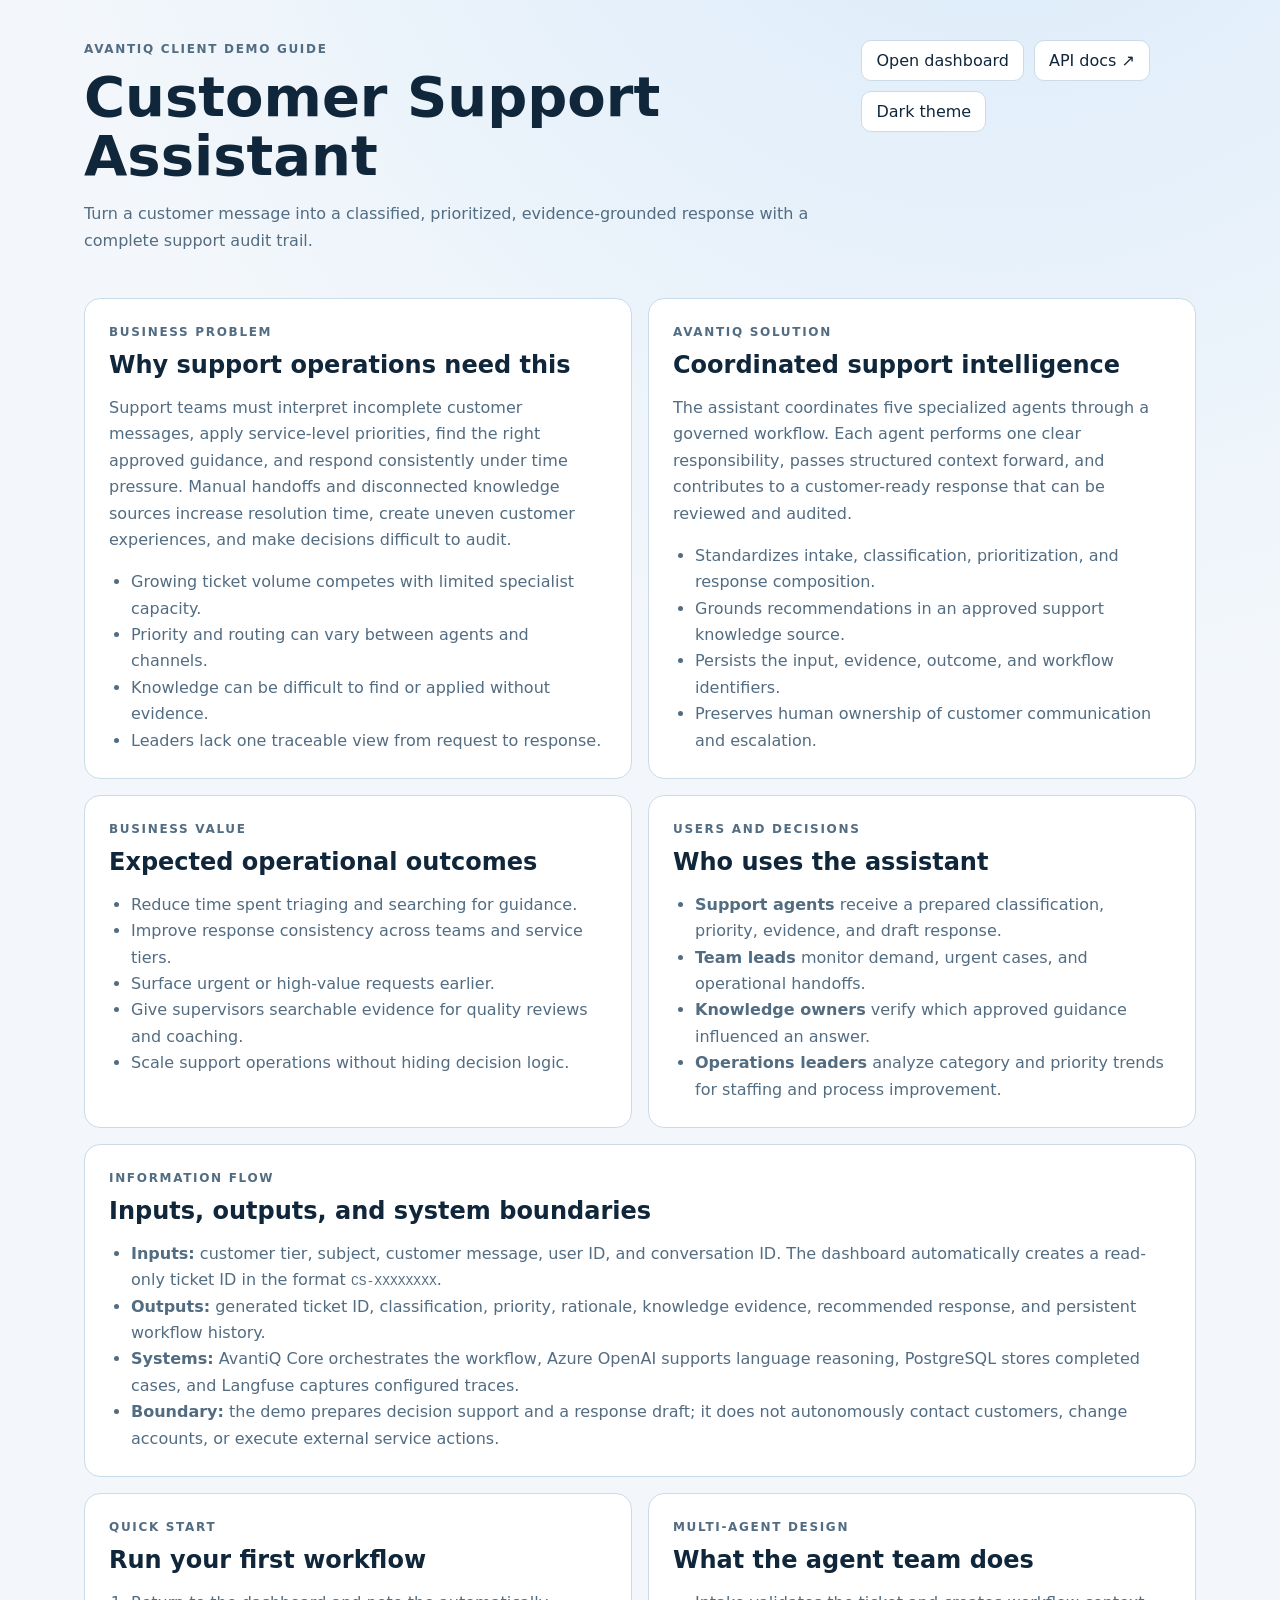
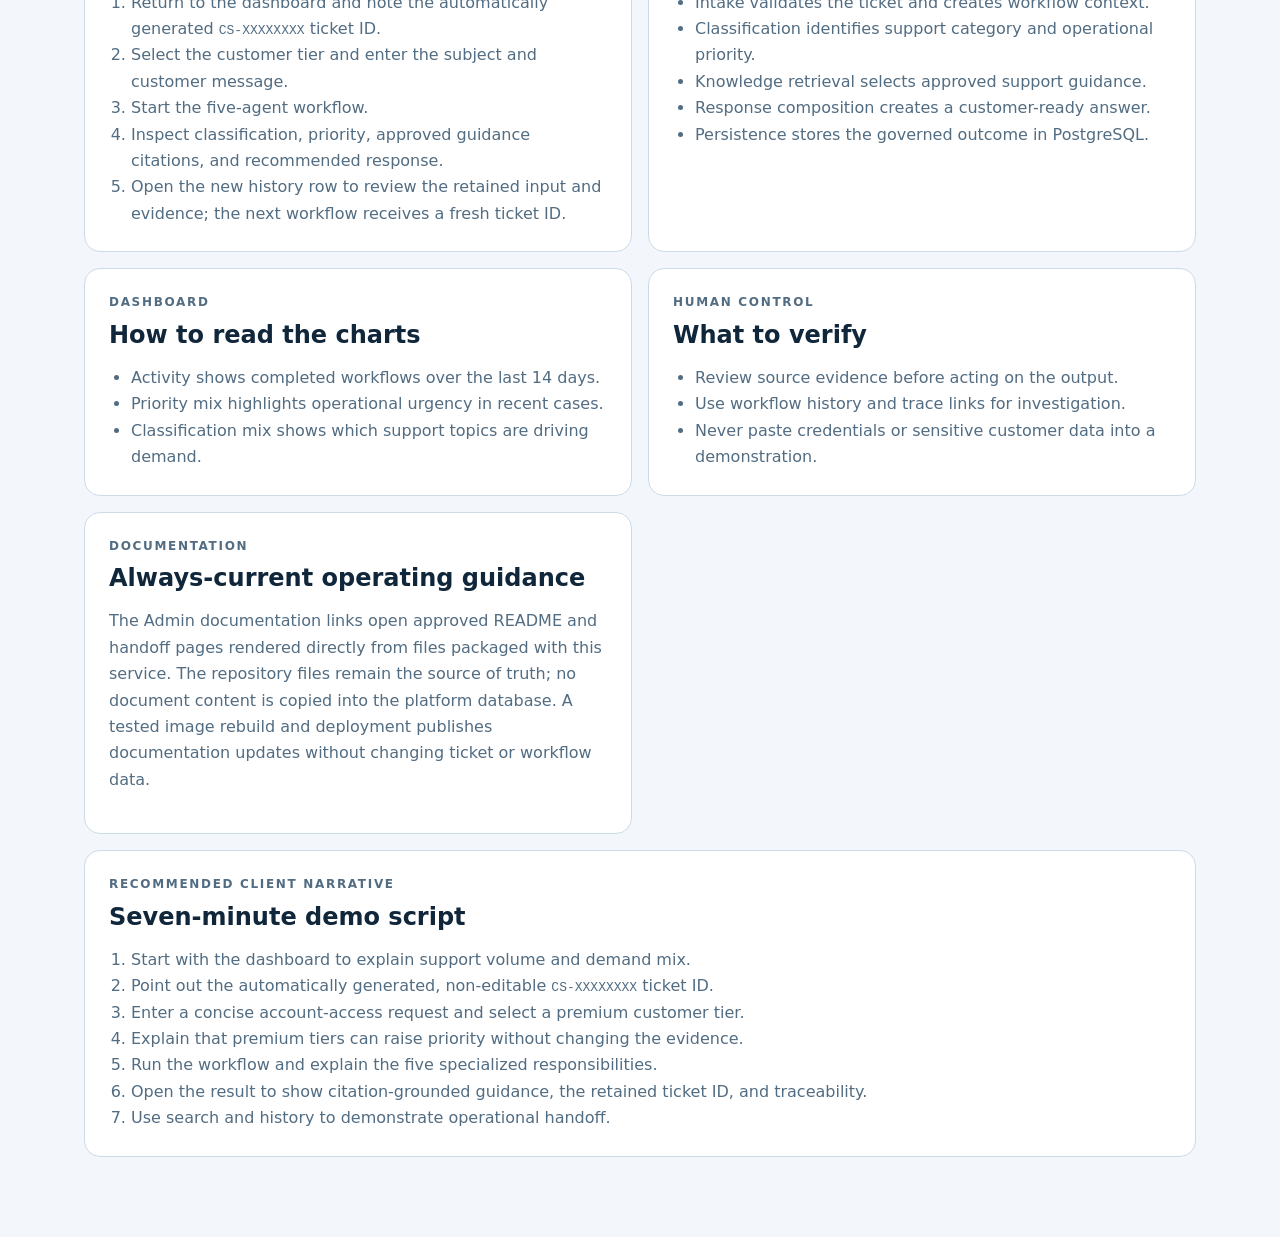
==== commit 1a4d54b1: "feat: publish direct documentation pages" ====
--- a/customer_support_assistant/ui/guide.html
+++ b/customer_support_assistant/ui/guide.html
@@ -23,6 +23,7 @@
       <article class="guide-card"><p class="eyebrow">Multi-agent design</p><h2>What the agent team does</h2><ul><li>Intake validates the ticket and creates workflow context.</li><li>Classification identifies support category and operational priority.</li><li>Knowledge retrieval selects approved support guidance.</li><li>Response composition creates a customer-ready answer.</li><li>Persistence stores the governed outcome in PostgreSQL.</li></ul></article>
       <article class="guide-card"><p class="eyebrow">Dashboard</p><h2>How to read the charts</h2><ul><li>Activity shows completed workflows over the last 14 days.</li><li>Priority mix highlights operational urgency in recent cases.</li><li>Classification mix shows which support topics are driving demand.</li></ul></article>
       <article class="guide-card"><p class="eyebrow">Human control</p><h2>What to verify</h2><ul><li>Review source evidence before acting on the output.</li><li>Use workflow history and trace links for investigation.</li><li>Never paste credentials or sensitive customer data into a demonstration.</li></ul></article>
+      <article class="guide-card"><p class="eyebrow">Documentation</p><h2>Always-current operating guidance</h2><p>The Admin documentation links open approved README and handoff pages rendered directly from files packaged with this service. The repository files remain the source of truth; no document content is copied into the platform database. A tested image rebuild and deployment publishes documentation updates without changing ticket or workflow data.</p></article>
       <article class="guide-card wide"><p class="eyebrow">Recommended client narrative</p><h2>Seven-minute demo script</h2><ol><li>Start with the dashboard to explain support volume and demand mix.</li><li>Point out the automatically generated, non-editable <code>CS-XXXXXXXX</code> ticket ID.</li><li>Enter a concise account-access request and select a premium customer tier.</li><li>Explain that premium tiers can raise priority without changing the evidence.</li><li>Run the workflow and explain the five specialized responsibilities.</li><li>Open the result to show citation-grounded guidance, the retained ticket ID, and traceability.</li><li>Use search and history to demonstrate operational handoff.</li></ol></article>
     </section>
   </main>
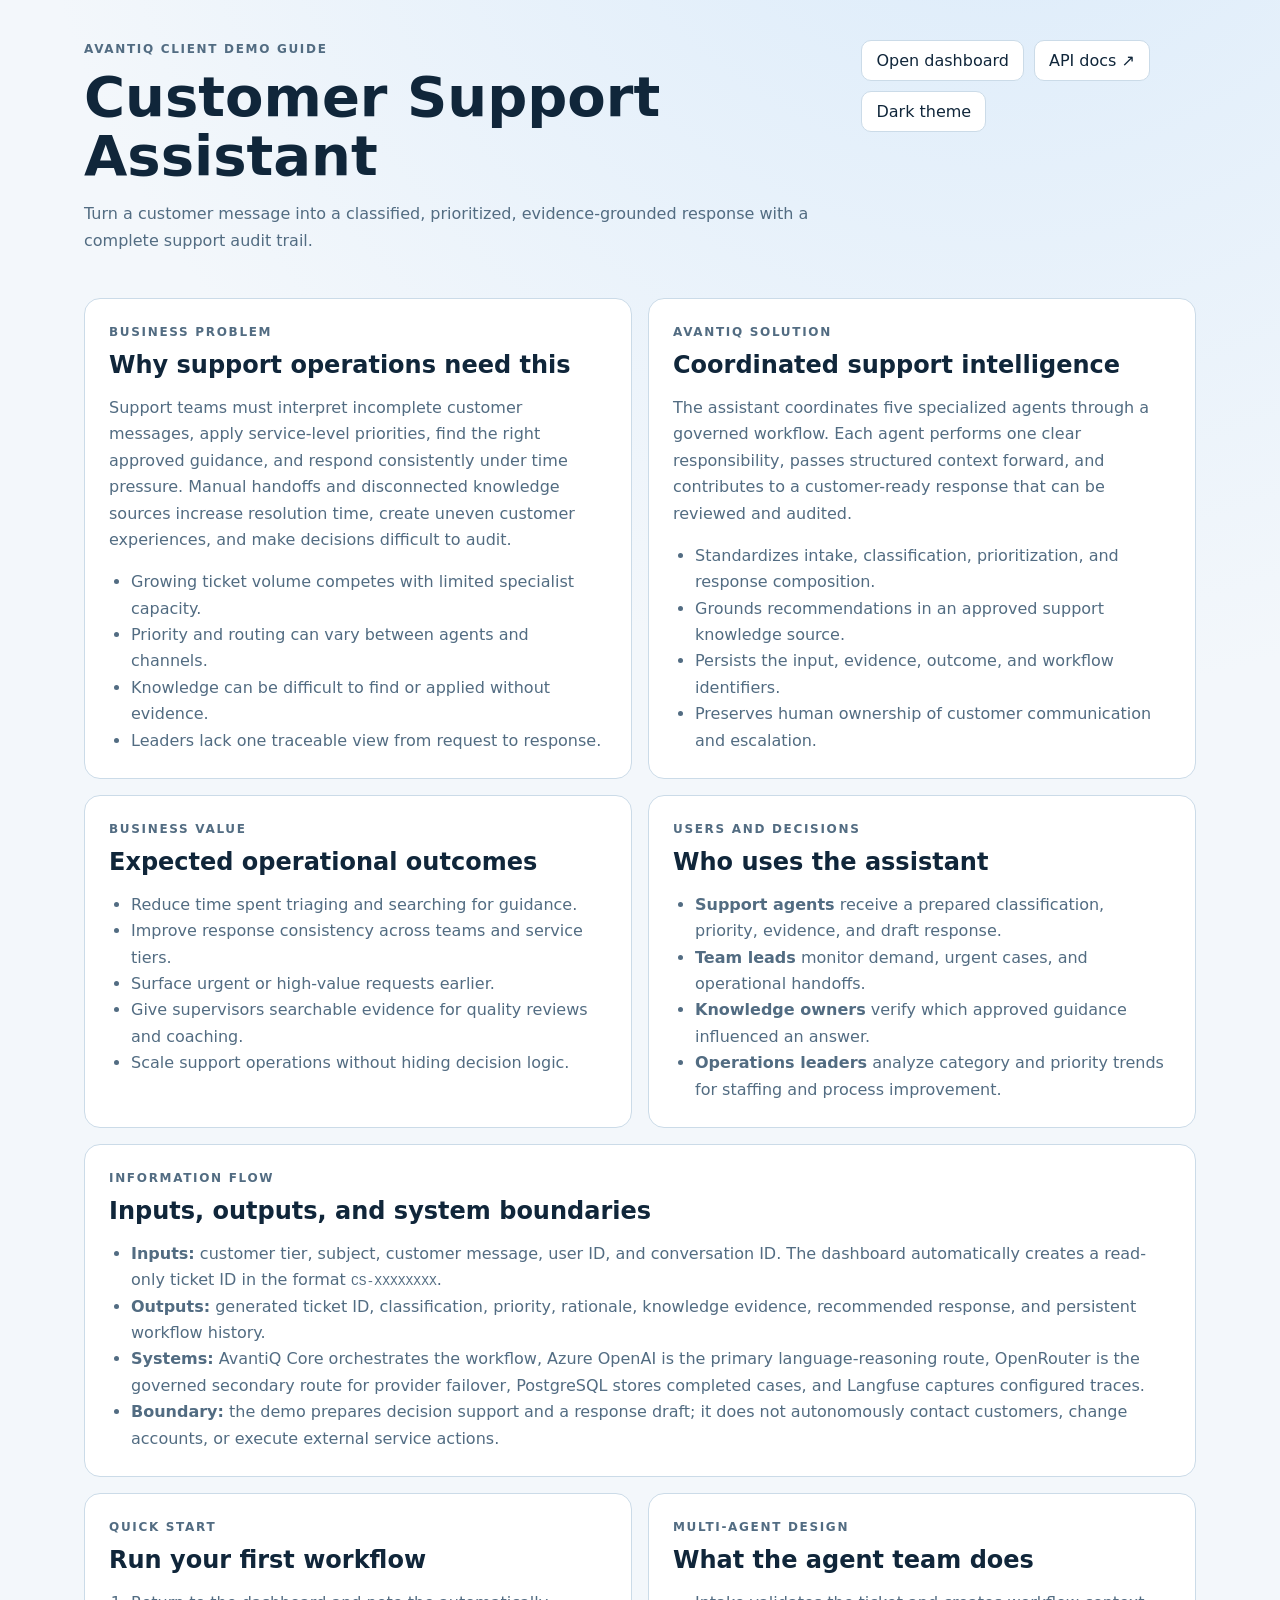
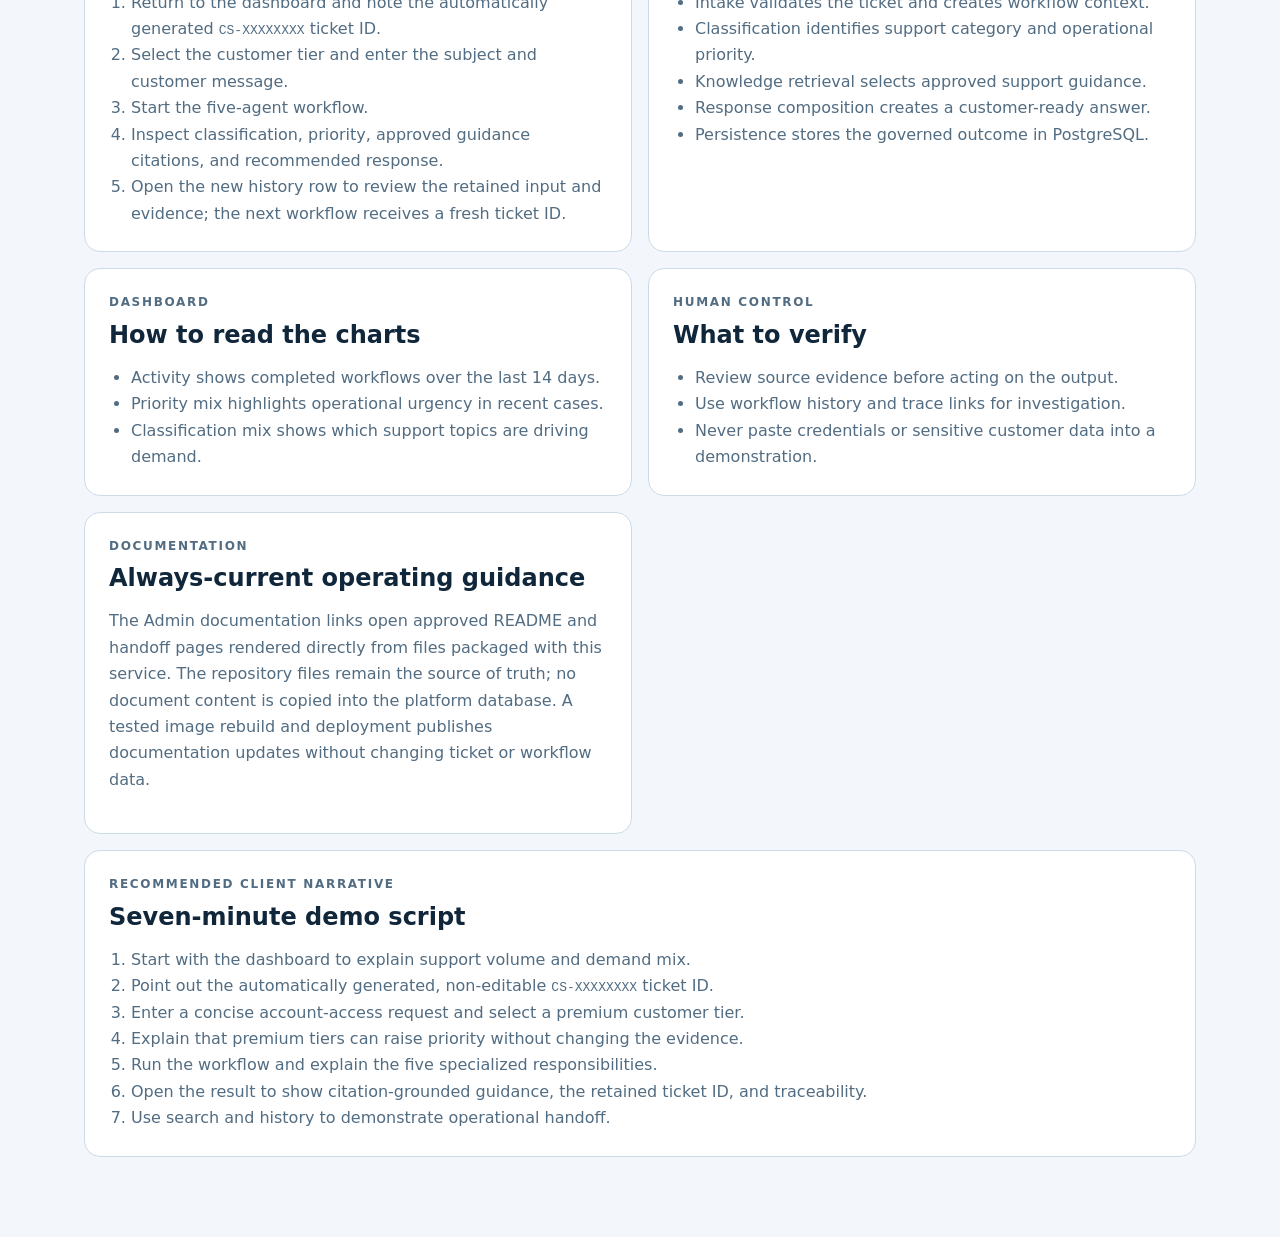
==== commit 9ba7915d: "feat: configure governed model fallback" ====
--- a/customer_support_assistant/ui/guide.html
+++ b/customer_support_assistant/ui/guide.html
@@ -18,7 +18,7 @@
       <article class="guide-card"><p class="eyebrow">AvantiQ solution</p><h2>Coordinated support intelligence</h2><p>The assistant coordinates five specialized agents through a governed workflow. Each agent performs one clear responsibility, passes structured context forward, and contributes to a customer-ready response that can be reviewed and audited.</p><ul><li>Standardizes intake, classification, prioritization, and response composition.</li><li>Grounds recommendations in an approved support knowledge source.</li><li>Persists the input, evidence, outcome, and workflow identifiers.</li><li>Preserves human ownership of customer communication and escalation.</li></ul></article>
       <article class="guide-card"><p class="eyebrow">Business value</p><h2>Expected operational outcomes</h2><ul><li>Reduce time spent triaging and searching for guidance.</li><li>Improve response consistency across teams and service tiers.</li><li>Surface urgent or high-value requests earlier.</li><li>Give supervisors searchable evidence for quality reviews and coaching.</li><li>Scale support operations without hiding decision logic.</li></ul></article>
       <article class="guide-card"><p class="eyebrow">Users and decisions</p><h2>Who uses the assistant</h2><ul><li><strong>Support agents</strong> receive a prepared classification, priority, evidence, and draft response.</li><li><strong>Team leads</strong> monitor demand, urgent cases, and operational handoffs.</li><li><strong>Knowledge owners</strong> verify which approved guidance influenced an answer.</li><li><strong>Operations leaders</strong> analyze category and priority trends for staffing and process improvement.</li></ul></article>
-      <article class="guide-card wide"><p class="eyebrow">Information flow</p><h2>Inputs, outputs, and system boundaries</h2><ul><li><strong>Inputs:</strong> customer tier, subject, customer message, user ID, and conversation ID. The dashboard automatically creates a read-only ticket ID in the format <code>CS-XXXXXXXX</code>.</li><li><strong>Outputs:</strong> generated ticket ID, classification, priority, rationale, knowledge evidence, recommended response, and persistent workflow history.</li><li><strong>Systems:</strong> AvantiQ Core orchestrates the workflow, Azure OpenAI supports language reasoning, PostgreSQL stores completed cases, and Langfuse captures configured traces.</li><li><strong>Boundary:</strong> the demo prepares decision support and a response draft; it does not autonomously contact customers, change accounts, or execute external service actions.</li></ul></article>
+      <article class="guide-card wide"><p class="eyebrow">Information flow</p><h2>Inputs, outputs, and system boundaries</h2><ul><li><strong>Inputs:</strong> customer tier, subject, customer message, user ID, and conversation ID. The dashboard automatically creates a read-only ticket ID in the format <code>CS-XXXXXXXX</code>.</li><li><strong>Outputs:</strong> generated ticket ID, classification, priority, rationale, knowledge evidence, recommended response, and persistent workflow history.</li><li><strong>Systems:</strong> AvantiQ Core orchestrates the workflow, Azure OpenAI is the primary language-reasoning route, OpenRouter is the governed secondary route for provider failover, PostgreSQL stores completed cases, and Langfuse captures configured traces.</li><li><strong>Boundary:</strong> the demo prepares decision support and a response draft; it does not autonomously contact customers, change accounts, or execute external service actions.</li></ul></article>
       <article class="guide-card"><p class="eyebrow">Quick start</p><h2>Run your first workflow</h2><ol><li>Return to the dashboard and note the automatically generated <code>CS-XXXXXXXX</code> ticket ID.</li><li>Select the customer tier and enter the subject and customer message.</li><li>Start the five-agent workflow.</li><li>Inspect classification, priority, approved guidance citations, and recommended response.</li><li>Open the new history row to review the retained input and evidence; the next workflow receives a fresh ticket ID.</li></ol></article>
       <article class="guide-card"><p class="eyebrow">Multi-agent design</p><h2>What the agent team does</h2><ul><li>Intake validates the ticket and creates workflow context.</li><li>Classification identifies support category and operational priority.</li><li>Knowledge retrieval selects approved support guidance.</li><li>Response composition creates a customer-ready answer.</li><li>Persistence stores the governed outcome in PostgreSQL.</li></ul></article>
       <article class="guide-card"><p class="eyebrow">Dashboard</p><h2>How to read the charts</h2><ul><li>Activity shows completed workflows over the last 14 days.</li><li>Priority mix highlights operational urgency in recent cases.</li><li>Classification mix shows which support topics are driving demand.</li></ul></article>
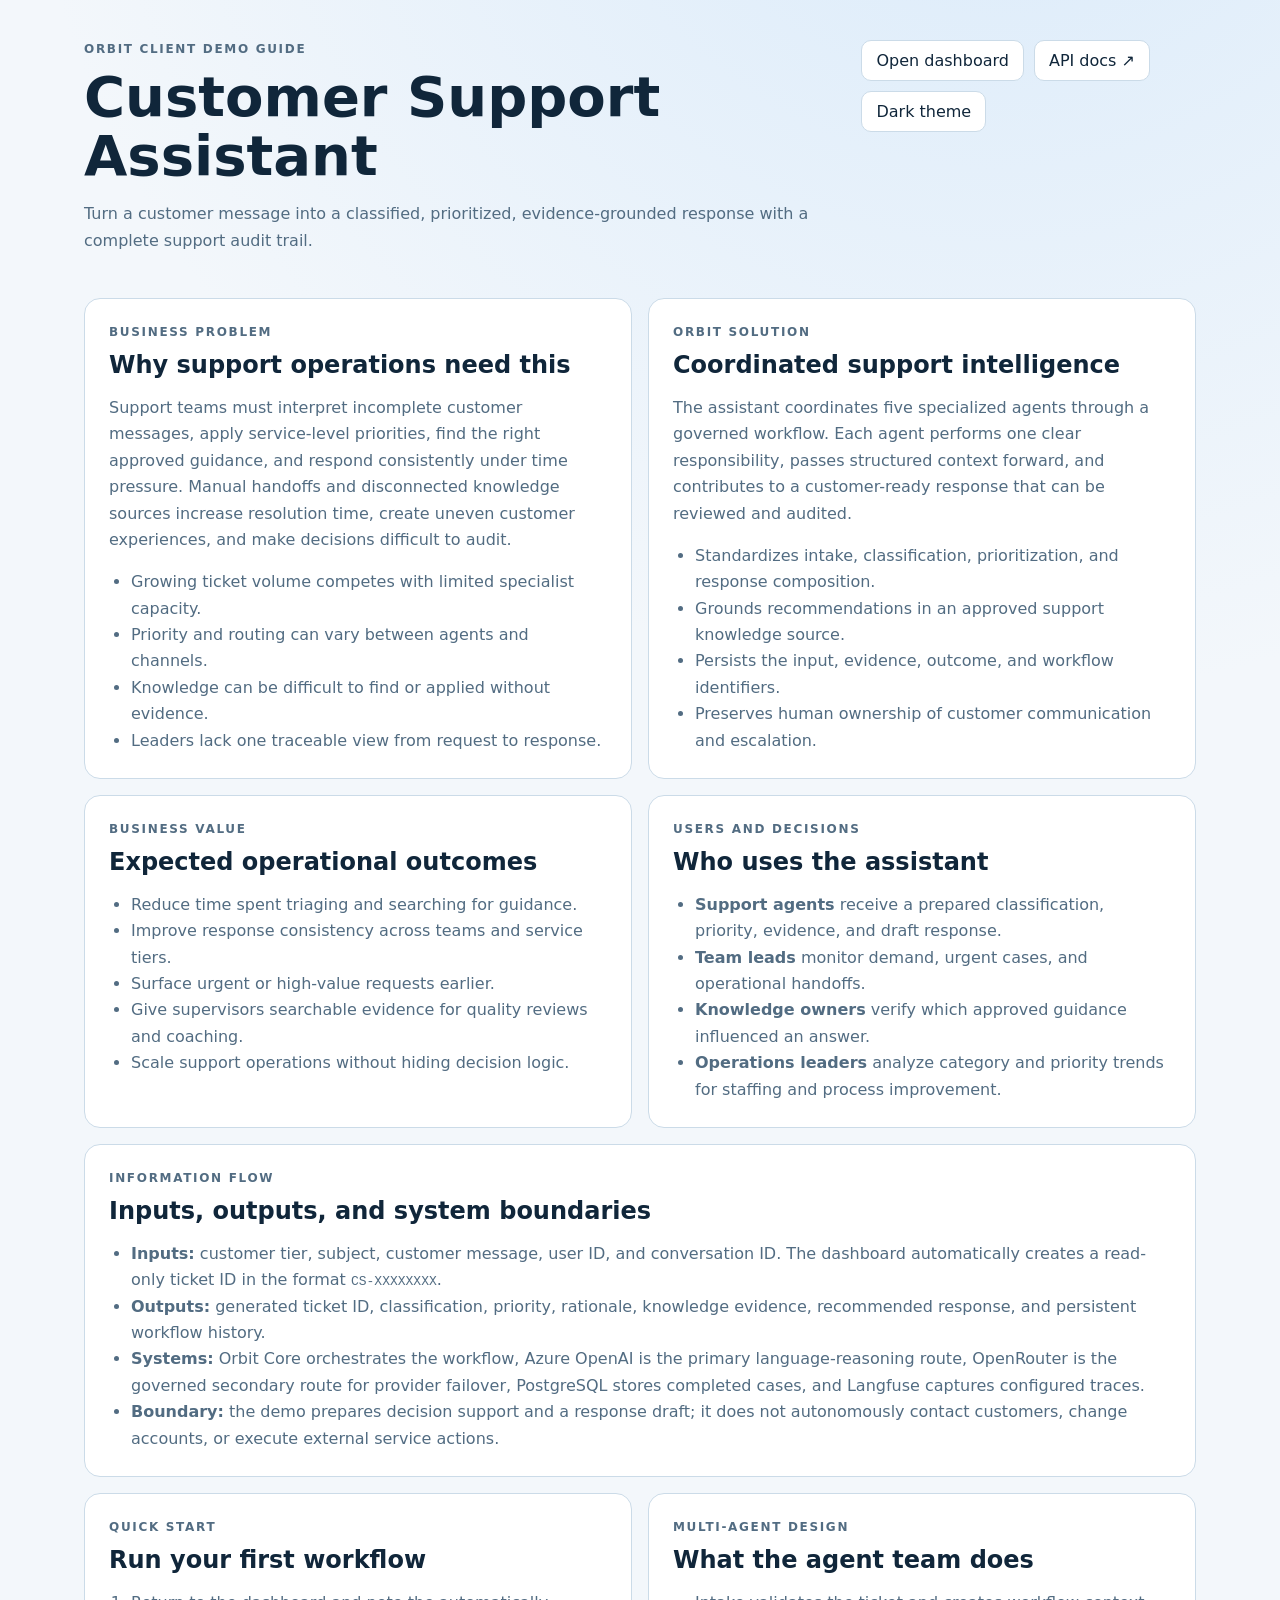
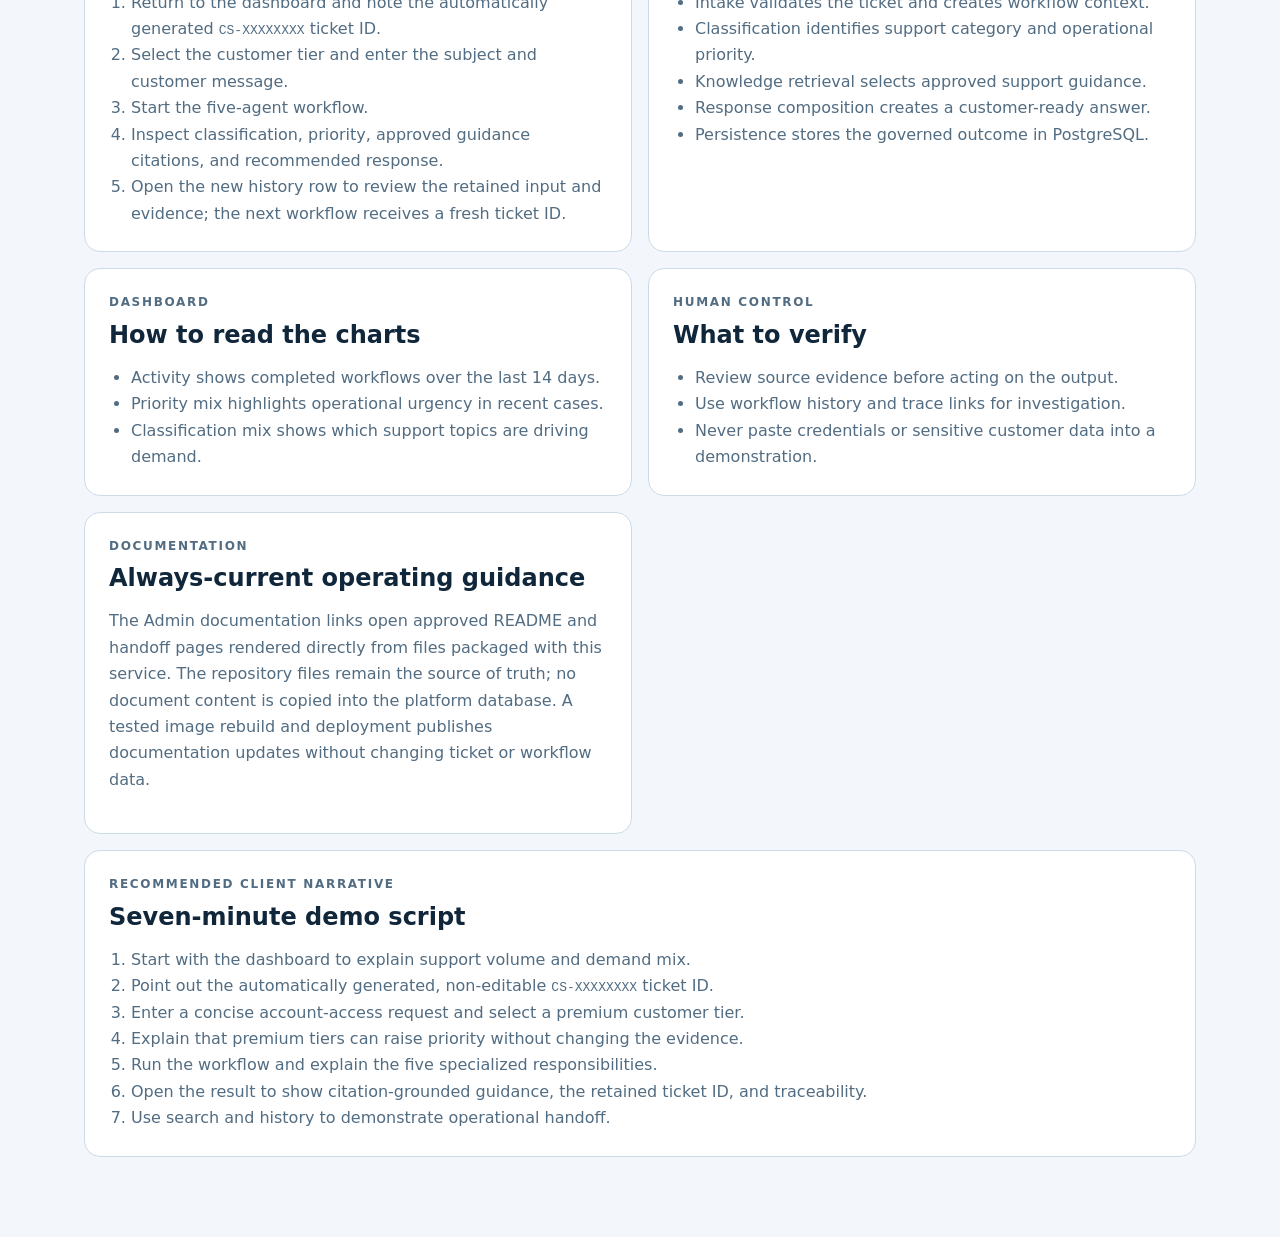
==== commit 5c3e648f: "feat: finalize customer support workflow dashboard" ====
--- a/customer_support_assistant/ui/guide.html
+++ b/customer_support_assistant/ui/guide.html
@@ -10,15 +10,15 @@
 <body data-theme-key="customer-support-theme">
   <main class="guide-page">
     <header>
-      <div><p class="eyebrow">AvantiQ client demo guide</p><h1>Customer Support Assistant</h1><p>Turn a customer message into a classified, prioritized, evidence-grounded response with a complete support audit trail.</p></div>
+      <div><p class="eyebrow">Orbit client demo guide</p><h1>Customer Support Assistant</h1><p>Turn a customer message into a classified, prioritized, evidence-grounded response with a complete support audit trail.</p></div>
       <div class="guide-actions"><a href="./">Open dashboard</a><a href="/docs" target="_blank" rel="noreferrer">API docs ↗</a><button id="guide-theme" type="button">Light theme</button></div>
     </header>
     <section class="guide-grid">
       <article class="guide-card"><p class="eyebrow">Business problem</p><h2>Why support operations need this</h2><p>Support teams must interpret incomplete customer messages, apply service-level priorities, find the right approved guidance, and respond consistently under time pressure. Manual handoffs and disconnected knowledge sources increase resolution time, create uneven customer experiences, and make decisions difficult to audit.</p><ul><li>Growing ticket volume competes with limited specialist capacity.</li><li>Priority and routing can vary between agents and channels.</li><li>Knowledge can be difficult to find or applied without evidence.</li><li>Leaders lack one traceable view from request to response.</li></ul></article>
-      <article class="guide-card"><p class="eyebrow">AvantiQ solution</p><h2>Coordinated support intelligence</h2><p>The assistant coordinates five specialized agents through a governed workflow. Each agent performs one clear responsibility, passes structured context forward, and contributes to a customer-ready response that can be reviewed and audited.</p><ul><li>Standardizes intake, classification, prioritization, and response composition.</li><li>Grounds recommendations in an approved support knowledge source.</li><li>Persists the input, evidence, outcome, and workflow identifiers.</li><li>Preserves human ownership of customer communication and escalation.</li></ul></article>
+      <article class="guide-card"><p class="eyebrow">Orbit solution</p><h2>Coordinated support intelligence</h2><p>The assistant coordinates five specialized agents through a governed workflow. Each agent performs one clear responsibility, passes structured context forward, and contributes to a customer-ready response that can be reviewed and audited.</p><ul><li>Standardizes intake, classification, prioritization, and response composition.</li><li>Grounds recommendations in an approved support knowledge source.</li><li>Persists the input, evidence, outcome, and workflow identifiers.</li><li>Preserves human ownership of customer communication and escalation.</li></ul></article>
       <article class="guide-card"><p class="eyebrow">Business value</p><h2>Expected operational outcomes</h2><ul><li>Reduce time spent triaging and searching for guidance.</li><li>Improve response consistency across teams and service tiers.</li><li>Surface urgent or high-value requests earlier.</li><li>Give supervisors searchable evidence for quality reviews and coaching.</li><li>Scale support operations without hiding decision logic.</li></ul></article>
       <article class="guide-card"><p class="eyebrow">Users and decisions</p><h2>Who uses the assistant</h2><ul><li><strong>Support agents</strong> receive a prepared classification, priority, evidence, and draft response.</li><li><strong>Team leads</strong> monitor demand, urgent cases, and operational handoffs.</li><li><strong>Knowledge owners</strong> verify which approved guidance influenced an answer.</li><li><strong>Operations leaders</strong> analyze category and priority trends for staffing and process improvement.</li></ul></article>
-      <article class="guide-card wide"><p class="eyebrow">Information flow</p><h2>Inputs, outputs, and system boundaries</h2><ul><li><strong>Inputs:</strong> customer tier, subject, customer message, user ID, and conversation ID. The dashboard automatically creates a read-only ticket ID in the format <code>CS-XXXXXXXX</code>.</li><li><strong>Outputs:</strong> generated ticket ID, classification, priority, rationale, knowledge evidence, recommended response, and persistent workflow history.</li><li><strong>Systems:</strong> AvantiQ Core orchestrates the workflow, Azure OpenAI is the primary language-reasoning route, OpenRouter is the governed secondary route for provider failover, PostgreSQL stores completed cases, and Langfuse captures configured traces.</li><li><strong>Boundary:</strong> the demo prepares decision support and a response draft; it does not autonomously contact customers, change accounts, or execute external service actions.</li></ul></article>
+      <article class="guide-card wide"><p class="eyebrow">Information flow</p><h2>Inputs, outputs, and system boundaries</h2><ul><li><strong>Inputs:</strong> customer tier, subject, customer message, user ID, and conversation ID. The dashboard automatically creates a read-only ticket ID in the format <code>CS-XXXXXXXX</code>.</li><li><strong>Outputs:</strong> generated ticket ID, classification, priority, rationale, knowledge evidence, recommended response, and persistent workflow history.</li><li><strong>Systems:</strong> Orbit Core orchestrates the workflow, Azure OpenAI is the primary language-reasoning route, OpenRouter is the governed secondary route for provider failover, PostgreSQL stores completed cases, and Langfuse captures configured traces.</li><li><strong>Boundary:</strong> the demo prepares decision support and a response draft; it does not autonomously contact customers, change accounts, or execute external service actions.</li></ul></article>
       <article class="guide-card"><p class="eyebrow">Quick start</p><h2>Run your first workflow</h2><ol><li>Return to the dashboard and note the automatically generated <code>CS-XXXXXXXX</code> ticket ID.</li><li>Select the customer tier and enter the subject and customer message.</li><li>Start the five-agent workflow.</li><li>Inspect classification, priority, approved guidance citations, and recommended response.</li><li>Open the new history row to review the retained input and evidence; the next workflow receives a fresh ticket ID.</li></ol></article>
       <article class="guide-card"><p class="eyebrow">Multi-agent design</p><h2>What the agent team does</h2><ul><li>Intake validates the ticket and creates workflow context.</li><li>Classification identifies support category and operational priority.</li><li>Knowledge retrieval selects approved support guidance.</li><li>Response composition creates a customer-ready answer.</li><li>Persistence stores the governed outcome in PostgreSQL.</li></ul></article>
       <article class="guide-card"><p class="eyebrow">Dashboard</p><h2>How to read the charts</h2><ul><li>Activity shows completed workflows over the last 14 days.</li><li>Priority mix highlights operational urgency in recent cases.</li><li>Classification mix shows which support topics are driving demand.</li></ul></article>
--- a/customer_support_assistant/ui/styles.css
+++ b/customer_support_assistant/ui/styles.css
@@ -1,191 +1,191 @@
-:root {
-  color-scheme: dark;
-  --bg: #06111f;
-  --bg-glow: #112b47;
-  --surface: #0b1d30;
-  --surface-2: #10263d;
-  --surface-3: #142d47;
-  --border: #203b55;
-  --border-soft: #172f47;
-  --text: #eef6ff;
-  --muted: #91a7bb;
-  --subtle: #637d94;
-  --primary: #45a3ff;
-  --purple: #8a6df2;
-  --green: #35ca8d;
-  --amber: #f3ae45;
-  --danger: #ff6969;
-  --shadow: 0 18px 50px #01071166;
-  font-family: Inter, ui-sans-serif, system-ui, -apple-system, BlinkMacSystemFont, "Segoe UI", sans-serif;
-}
-
-[data-theme="light"] {
-  color-scheme: light;
-  --bg: #f3f7fb;
-  --bg-glow: #d9eafa;
-  --surface: #ffffff;
-  --surface-2: #f5f9fc;
-  --surface-3: #eaf2f8;
-  --border: #cbdbe8;
-  --border-soft: #dbe6ef;
-  --text: #10263a;
-  --muted: #526c82;
-  --subtle: #7890a3;
-  --primary: #167bd5;
-  --purple: #7257d8;
-  --green: #16875e;
-  --amber: #b46b06;
-  --danger: #c93d49;
-  --shadow: 0 18px 45px #24445f1a;
-}
-
-* { box-sizing: border-box; }
-html { min-width: 320px; background: var(--bg); }
-body { min-height: 100vh; margin: 0; background: radial-gradient(circle at 78% -10%, var(--bg-glow) 0, transparent 30%), var(--bg); color: var(--text); }
-button, input, select, textarea { color: inherit; font: inherit; }
-button, a { -webkit-tap-highlight-color: transparent; }
-a { color: inherit; }
-.app-shell { min-height: 100vh; }
-.topbar { position: sticky; z-index: 20; top: 0; display: flex; min-height: 76px; align-items: center; justify-content: space-between; gap: 28px; padding: 0 max(28px, calc((100vw - 1440px) / 2)); border-bottom: 1px solid var(--border-soft); background: color-mix(in srgb, var(--bg) 88%, transparent); backdrop-filter: blur(18px); }
-.brand { display: flex; align-items: center; gap: 12px; text-decoration: none; }
-.brand-mark { display: grid; width: 40px; height: 40px; place-items: center; border-radius: 12px; background: linear-gradient(145deg, #4c9fff, #6b4ee6); box-shadow: 0 7px 22px #267cd94d; }
-.brand-mark svg { width: 24px; fill: white; }
-.brand strong, .brand small { display: block; }
-.brand strong { font-size: 15px; letter-spacing: -.2px; }
-.brand small { margin-top: 2px; color: var(--muted); font-size: 12px; letter-spacing: .08em; text-transform: uppercase; }
-.header-actions { display: flex; align-items: center; gap: 9px; }
-.header-link, .theme-toggle { min-height: 38px; border: 1px solid var(--border); border-radius: 9px; background: var(--surface); font-size: 13px; font-weight: 650; text-decoration: none; transition: .18s ease; }
-.header-link { display: flex; align-items: center; gap: 7px; padding: 0 13px; }
-.header-link span { color: var(--primary); }
-.trace-link { border-color: color-mix(in srgb, var(--purple) 50%, var(--border)); background: color-mix(in srgb, var(--purple) 12%, var(--surface)); }
-.header-link:hover, .theme-toggle:hover { transform: translateY(-1px); border-color: var(--primary); }
-.theme-toggle { display: flex; min-width: 76px; align-items: center; justify-content: center; gap: 7px; padding: 0 11px; cursor: pointer; }
-.theme-icon { color: var(--amber); font-size: 15px; }
-main { width: min(1440px, 100%); margin: auto; padding: 34px 28px 56px; }
-.eyebrow { margin: 0 0 8px; color: var(--primary); font-size: 12px; font-weight: 800; letter-spacing: .14em; text-transform: uppercase; }
-.metrics-grid { display: grid; grid-template-columns: repeat(4, 1fr); gap: 14px; }
-.metric-card, .panel { border: 1px solid var(--border); background: linear-gradient(145deg, var(--surface), color-mix(in srgb, var(--surface-2) 82%, var(--surface))); box-shadow: var(--shadow); }
-.metric-card { display: flex; min-height: 116px; align-items: center; gap: 15px; padding: 19px; border-radius: 13px; }
-.metric-icon { display: grid; flex: 0 0 auto; width: 44px; height: 44px; place-items: center; border-radius: 12px; color: white; font-size: 20px; font-weight: 800; }
-.metric-icon.purple { background: linear-gradient(145deg, #795ee9, #5f41cc); }
-.metric-icon.blue { background: linear-gradient(145deg, #3b9aff, #1b6ed1); }
-.metric-icon.green { background: linear-gradient(145deg, #30c889, #16865e); }
-.metric-icon.amber { background: linear-gradient(145deg, #f1ad43, #cc7419); }
-.metric-card small, .metric-card p { display: block; color: var(--muted); font-size: 12px; }
-.metric-card strong { display: block; margin-top: 4px; font-size: 27px; letter-spacing: -.04em; }
-.metric-card strong.metric-text { overflow: hidden; max-width: 190px; font-size: 16px; text-overflow: ellipsis; white-space: nowrap; }
-.metric-card p { margin: 5px 0 0; color: var(--subtle); }
-.workspace-grid { display: grid; grid-template-columns: minmax(0, 1.55fr) minmax(390px, .95fr); gap: 14px; margin-top: 14px; }
-.panel { border-radius: 13px; }
-.trend-panel, .run-panel { min-height: 480px; padding: 20px; }
-.panel-heading { display: flex; align-items: flex-start; justify-content: space-between; gap: 16px; }
-.panel-heading h2 { margin: 0; font-size: 16px; letter-spacing: -.02em; }
-.period-chip, .agent-badge { padding: 6px 9px; border: 1px solid var(--border); border-radius: 7px; background: var(--surface-2); color: var(--muted); font-size: 11px; }
-.agent-badge { border-color: color-mix(in srgb, var(--purple) 40%, var(--border)); color: var(--purple); }
-.trend-chart { display: flex; height: 340px; align-items: flex-end; gap: clamp(6px, 1.2vw, 14px); padding: 32px 6px 26px; border-bottom: 1px solid var(--border-soft); background-image: linear-gradient(to top, var(--border-soft) 1px, transparent 1px); background-size: 100% 25%; }
-.trend-column { display: flex; flex: 1; height: 100%; min-width: 8px; flex-direction: column; justify-content: flex-end; align-items: center; gap: 7px; }
-.trend-value { color: var(--muted); font-size: 10px; font-weight: 700; }
-.trend-bar { width: min(24px, 74%); min-height: 3px; border-radius: 5px 5px 2px 2px; background: linear-gradient(180deg, #58b0ff, #536ee7); box-shadow: 0 0 16px #348cf038; transition: height .35s ease; }
-.trend-day { color: var(--subtle); font-size: 10px; white-space: nowrap; }
-.chart-footer { display: flex; align-items: center; justify-content: space-between; margin-top: 14px; color: var(--subtle); font-size: 11px; }
-.chart-footer span { color: var(--muted); }
-.chart-footer i { display: inline-block; width: 8px; height: 8px; margin-right: 6px; border-radius: 2px; background: var(--primary); }
-form { margin-top: 17px; }
-label { display: block; margin-bottom: 11px; }
-label > span { display: block; margin-bottom: 6px; color: var(--muted); font-size: 11px; font-weight: 700; letter-spacing: .04em; text-transform: uppercase; }
-input, select, textarea { width: 100%; border: 1px solid var(--border); border-radius: 8px; outline: none; background: var(--surface-2); font-size: 13px; transition: .18s; }
-input, select { height: 39px; padding: 0 12px; }
-textarea { min-height: 68px; padding: 10px 12px; resize: vertical; line-height: 1.45; }
-input:focus, select:focus, textarea:focus { border-color: var(--primary); box-shadow: 0 0 0 3px color-mix(in srgb, var(--primary) 14%, transparent); }
+:root {
+  color-scheme: dark;
+  --bg: #06111f;
+  --bg-glow: #112b47;
+  --surface: #0b1d30;
+  --surface-2: #10263d;
+  --surface-3: #142d47;
+  --border: #203b55;
+  --border-soft: #172f47;
+  --text: #eef6ff;
+  --muted: #91a7bb;
+  --subtle: #637d94;
+  --primary: #45a3ff;
+  --purple: #8a6df2;
+  --green: #35ca8d;
+  --amber: #f3ae45;
+  --danger: #ff6969;
+  --shadow: 0 18px 50px #01071166;
+  font-family: Inter, ui-sans-serif, system-ui, -apple-system, BlinkMacSystemFont, "Segoe UI", sans-serif;
+}
+
+[data-theme="light"] {
+  color-scheme: light;
+  --bg: #f3f7fb;
+  --bg-glow: #d9eafa;
+  --surface: #ffffff;
+  --surface-2: #f5f9fc;
+  --surface-3: #eaf2f8;
+  --border: #cbdbe8;
+  --border-soft: #dbe6ef;
+  --text: #10263a;
+  --muted: #526c82;
+  --subtle: #7890a3;
+  --primary: #167bd5;
+  --purple: #7257d8;
+  --green: #16875e;
+  --amber: #b46b06;
+  --danger: #c93d49;
+  --shadow: 0 18px 45px #24445f1a;
+}
+
+* { box-sizing: border-box; }
+html { min-width: 320px; background: var(--bg); }
+body { min-height: 100vh; margin: 0; background: radial-gradient(circle at 78% -10%, var(--bg-glow) 0, transparent 30%), var(--bg); color: var(--text); }
+button, input, select, textarea { color: inherit; font: inherit; }
+button, a { -webkit-tap-highlight-color: transparent; }
+a { color: inherit; }
+.app-shell { min-height: 100vh; }
+.topbar { position: sticky; z-index: 20; top: 0; display: flex; min-height: 76px; align-items: center; justify-content: space-between; gap: 28px; padding: 0 max(28px, calc((100vw - 1440px) / 2)); border-bottom: 1px solid var(--border-soft); background: color-mix(in srgb, var(--bg) 88%, transparent); backdrop-filter: blur(18px); }
+.brand { display: flex; align-items: center; gap: 12px; text-decoration: none; }
+.brand-mark { display: grid; width: 40px; height: 40px; place-items: center; border-radius: 12px; background: linear-gradient(145deg, #4c9fff, #6b4ee6); box-shadow: 0 7px 22px #267cd94d; }
+.brand-mark svg { width: 24px; fill: white; }
+.brand strong, .brand small { display: block; }
+.brand strong { font-size: 15px; letter-spacing: -.2px; }
+.brand small { margin-top: 2px; color: var(--muted); font-size: 12px; letter-spacing: .08em; text-transform: uppercase; }
+.header-actions { display: flex; align-items: center; gap: 9px; }
+.header-link, .theme-toggle { min-height: 38px; border: 1px solid var(--border); border-radius: 9px; background: var(--surface); font-size: 13px; font-weight: 650; text-decoration: none; transition: .18s ease; }
+.header-link { display: flex; align-items: center; gap: 7px; padding: 0 13px; }
+.header-link span { color: var(--primary); }
+.trace-link { border-color: color-mix(in srgb, var(--purple) 50%, var(--border)); background: color-mix(in srgb, var(--purple) 12%, var(--surface)); }
+.header-link:hover, .theme-toggle:hover { transform: translateY(-1px); border-color: var(--primary); }
+.theme-toggle { display: flex; min-width: 76px; align-items: center; justify-content: center; gap: 7px; padding: 0 11px; cursor: pointer; }
+.theme-icon { color: var(--amber); font-size: 15px; }
+main { width: min(1440px, 100%); margin: auto; padding: 34px 28px 56px; }
+.eyebrow { margin: 0 0 8px; color: var(--primary); font-size: 12px; font-weight: 800; letter-spacing: .14em; text-transform: uppercase; }
+.metrics-grid { display: grid; grid-template-columns: repeat(4, 1fr); gap: 14px; }
+.metric-card, .panel { border: 1px solid var(--border); background: linear-gradient(145deg, var(--surface), color-mix(in srgb, var(--surface-2) 82%, var(--surface))); box-shadow: var(--shadow); }
+.metric-card { display: flex; min-height: 116px; align-items: center; gap: 15px; padding: 19px; border-radius: 13px; }
+.metric-icon { display: grid; flex: 0 0 auto; width: 44px; height: 44px; place-items: center; border-radius: 12px; color: white; font-size: 20px; font-weight: 800; }
+.metric-icon.purple { background: linear-gradient(145deg, #795ee9, #5f41cc); }
+.metric-icon.blue { background: linear-gradient(145deg, #3b9aff, #1b6ed1); }
+.metric-icon.green { background: linear-gradient(145deg, #30c889, #16865e); }
+.metric-icon.amber { background: linear-gradient(145deg, #f1ad43, #cc7419); }
+.metric-card small, .metric-card p { display: block; color: var(--muted); font-size: 12px; }
+.metric-card strong { display: block; margin-top: 4px; font-size: 27px; letter-spacing: -.04em; }
+.metric-card strong.metric-text { overflow: hidden; max-width: 190px; font-size: 16px; text-overflow: ellipsis; white-space: nowrap; }
+.metric-card p { margin: 5px 0 0; color: var(--subtle); }
+.workspace-grid { display: grid; grid-template-columns: minmax(0, 1.55fr) minmax(390px, .95fr); gap: 14px; margin-top: 14px; }
+.panel { border-radius: 13px; }
+.trend-panel, .run-panel { min-height: 480px; padding: 20px; }
+.panel-heading { display: flex; align-items: flex-start; justify-content: space-between; gap: 16px; }
+.panel-heading h2 { margin: 0; font-size: 16px; letter-spacing: -.02em; }
+.period-chip, .agent-badge { padding: 6px 9px; border: 1px solid var(--border); border-radius: 7px; background: var(--surface-2); color: var(--muted); font-size: 11px; }
+.agent-badge { border-color: color-mix(in srgb, var(--purple) 40%, var(--border)); color: var(--purple); }
+.trend-chart { display: flex; height: 340px; align-items: flex-end; gap: clamp(6px, 1.2vw, 14px); padding: 32px 6px 26px; border-bottom: 1px solid var(--border-soft); background-image: linear-gradient(to top, var(--border-soft) 1px, transparent 1px); background-size: 100% 25%; }
+.trend-column { display: flex; flex: 1; height: 100%; min-width: 8px; flex-direction: column; justify-content: flex-end; align-items: center; gap: 7px; }
+.trend-value { color: var(--muted); font-size: 10px; font-weight: 700; }
+.trend-bar { width: min(24px, 74%); min-height: 3px; border-radius: 5px 5px 2px 2px; background: linear-gradient(180deg, #58b0ff, #536ee7); box-shadow: 0 0 16px #348cf038; transition: height .35s ease; }
+.trend-day { color: var(--subtle); font-size: 10px; white-space: nowrap; }
+.chart-footer { display: flex; align-items: center; justify-content: space-between; margin-top: 14px; color: var(--subtle); font-size: 11px; }
+.chart-footer span { color: var(--muted); }
+.chart-footer i { display: inline-block; width: 8px; height: 8px; margin-right: 6px; border-radius: 2px; background: var(--primary); }
+form { margin-top: 17px; }
+label { display: block; margin-bottom: 11px; }
+label > span { display: block; margin-bottom: 6px; color: var(--muted); font-size: 11px; font-weight: 700; letter-spacing: .04em; text-transform: uppercase; }
+input, select, textarea { width: 100%; border: 1px solid var(--border); border-radius: 8px; outline: none; background: var(--surface-2); font-size: 13px; transition: .18s; }
+input, select { height: 39px; padding: 0 12px; }
+textarea { min-height: 68px; padding: 10px 12px; resize: vertical; line-height: 1.45; }
+input:focus, select:focus, textarea:focus { border-color: var(--primary); box-shadow: 0 0 0 3px color-mix(in srgb, var(--primary) 14%, transparent); }
 input::placeholder, textarea::placeholder { color: var(--subtle); }
 .generated-ticket-id { color: var(--primary); font-family: "SFMono-Regular", Consolas, monospace; font-weight: 700; cursor: default; }
 .field-help { margin: -4px 0 11px; color: var(--subtle); font-size: 10px; line-height: 1.45; }
-.form-row { display: grid; grid-template-columns: 1fr 1fr; gap: 10px; }
-.compact-row label { margin-bottom: 10px; }
-.run-button { display: flex; width: 100%; height: 42px; align-items: center; justify-content: center; gap: 10px; border: 0; border-radius: 9px; background: linear-gradient(135deg, #238eea, #5764df); color: white; box-shadow: 0 9px 24px #1e7ecb38; cursor: pointer; font-size: 13px; font-weight: 750; }
-.run-button:hover { filter: brightness(1.08); }
-.run-button:disabled { cursor: wait; filter: grayscale(.35); opacity: .75; }
-.button-icon { font-size: 11px; }
-.run-button.is-running .button-icon { width: 13px; height: 13px; border: 2px solid #ffffff55; border-top-color: white; border-radius: 50%; font-size: 0; animation: spin .8s linear infinite; }
-.form-status { margin: 9px 0 0; color: var(--subtle); font-size: 11px; line-height: 1.5; text-align: center; }
-.form-status.error { color: var(--danger); }
-.form-status.success { color: var(--green); }
-.history-panel { margin-top: 14px; overflow: hidden; }
-.history-heading { align-items: center; padding: 20px; border-bottom: 1px solid var(--border-soft); }
-.history-controls { display: flex; align-items: center; gap: 12px; }
-.history-search { position: relative; width: min(330px, 32vw); margin: 0; }
-.history-search input { height: 34px; padding: 0 12px 0 32px; font-size: 12px; }
-.search-icon { position: absolute; z-index: 1; top: 50%; left: 11px; color: var(--subtle); font-size: 15px; line-height: 1; transform: translateY(-50%); pointer-events: none; }
-.table-meta { display: flex; align-items: center; gap: 10px; color: var(--muted); font-size: 11px; }
-.table-meta button, .pagination button { border: 1px solid var(--border); border-radius: 7px; background: var(--surface-2); cursor: pointer; font-size: 11px; }
-.table-meta button { padding: 7px 9px; }
-.table-wrap { position: relative; overflow-x: auto; }
-table { width: 100%; min-width: 900px; border-collapse: collapse; table-layout: fixed; }
-th, td { padding: 14px 18px; border-bottom: 1px solid var(--border-soft); text-align: left; vertical-align: middle; }
-th { color: var(--subtle); font-size: 10px; font-weight: 800; letter-spacing: .08em; text-transform: uppercase; }
-td { color: var(--muted); font-size: 12px; }
-th:nth-child(1) { width: 155px; } th:nth-child(2) { width: 220px; } th:nth-child(4) { width: 185px; } th:nth-child(5) { width: 80px; }
-tbody tr { transition: background .15s; }
-tbody tr:hover { background: color-mix(in srgb, var(--primary) 4%, transparent); }
-.input-cell strong, .output-cell strong { display: block; overflow: hidden; color: var(--text); font-size: 13px; text-overflow: ellipsis; white-space: nowrap; }
-.input-cell span, .output-cell span { display: block; overflow: hidden; margin-top: 3px; color: var(--subtle); text-overflow: ellipsis; white-space: nowrap; }
-.status-pill { display: inline-flex; align-items: center; gap: 5px; margin-top: 5px; color: var(--green); font-size: 10px; font-weight: 750; text-transform: uppercase; }
-.status-pill::before { width: 5px; height: 5px; border-radius: 50%; background: var(--green); content: ""; }
-.mono { font-family: "SFMono-Regular", Consolas, "Liberation Mono", monospace; }
-.id-cell { overflow: hidden; text-overflow: ellipsis; white-space: nowrap; }
-.view-button { padding: 7px 9px; border: 1px solid var(--border); border-radius: 7px; background: var(--surface-2); color: var(--primary); cursor: pointer; font-size: 11px; font-weight: 700; }
-.table-empty { padding: 48px; text-align: center; }
-.table-empty span { color: var(--primary); font-size: 28px; }
-.table-empty h3 { margin: 9px 0 5px; font-size: 14px; }
-.table-empty p { margin: 0; color: var(--muted); font-size: 12px; }
-.pagination { display: flex; align-items: center; justify-content: space-between; padding: 13px 20px; }
-.pagination p { margin: 0; color: var(--subtle); font-size: 11px; }
-.pagination div { display: flex; gap: 7px; }
-.pagination button { min-width: 76px; padding: 7px 10px; }
-.pagination button:disabled { cursor: not-allowed; opacity: .4; }
-dialog { width: min(880px, calc(100vw - 32px)); max-height: calc(100vh - 42px); padding: 0; overflow: auto; border: 1px solid var(--border); border-radius: 14px; background: var(--surface); color: var(--text); box-shadow: 0 28px 90px #0009; }
-dialog::backdrop { background: #020812c2; backdrop-filter: blur(6px); }
-.dialog-header { position: sticky; z-index: 2; top: 0; display: flex; align-items: flex-start; justify-content: space-between; padding: 20px 22px; border-bottom: 1px solid var(--border); background: var(--surface); }
-.dialog-header h2 { margin: 0; font-size: 18px; }
-.dialog-header button { width: 32px; height: 32px; border: 1px solid var(--border); border-radius: 8px; background: var(--surface-2); cursor: pointer; font-size: 20px; line-height: 1; }
-.detail-facts { display: grid; grid-template-columns: repeat(3, 1fr); gap: 1px; margin: 20px 22px; overflow: hidden; border: 1px solid var(--border); border-radius: 10px; background: var(--border); }
-.detail-facts div { min-width: 0; padding: 13px; background: var(--surface-2); }
-.detail-facts small, .detail-facts strong { display: block; }
-.detail-facts small { margin-bottom: 6px; color: var(--subtle); font-size: 10px; text-transform: uppercase; }
-.detail-facts strong { overflow: hidden; font-size: 12px; text-overflow: ellipsis; white-space: nowrap; }
-.detail-section, .evidence-details { margin: 0 22px 20px; }
-.detail-section h3 { margin: 0 0 8px; color: var(--muted); font-size: 12px; text-transform: uppercase; }
-pre { margin: 0; padding: 15px; overflow: auto; border: 1px solid var(--border); border-radius: 9px; background: var(--surface-2); color: var(--text); font: 10px/1.65 "SFMono-Regular", Consolas, monospace; white-space: pre-wrap; word-break: break-word; }
-.evidence-details { border: 1px solid var(--border); border-radius: 9px; }
-.evidence-details summary { padding: 13px 15px; color: var(--muted); cursor: pointer; font-size: 12px; font-weight: 700; }
-.evidence-details pre { border: 0; border-top: 1px solid var(--border); border-radius: 0 0 9px 9px; }
-.toast { position: fixed; z-index: 50; right: 22px; bottom: 22px; max-width: 360px; padding: 12px 16px; transform: translateY(18px); border: 1px solid var(--border); border-radius: 9px; background: var(--surface-3); box-shadow: var(--shadow); color: var(--text); font-size: 12px; opacity: 0; pointer-events: none; transition: .22s; }
-.toast.visible { transform: translateY(0); opacity: 1; }
-.toast.error { border-color: color-mix(in srgb, var(--danger) 65%, var(--border)); }
-.sr-only { position: absolute; width: 1px; height: 1px; padding: 0; overflow: hidden; clip: rect(0, 0, 0, 0); border: 0; white-space: nowrap; }
-@keyframes spin { to { transform: rotate(360deg); } }
-@media (max-width: 1050px) {
-  .metrics-grid { grid-template-columns: repeat(2, 1fr); }
-  .workspace-grid { grid-template-columns: 1fr; }
-  .run-panel { min-height: auto; }
-}
-@media (max-width: 700px) {
-  .topbar { min-height: 66px; padding: 0 14px; }
-  .brand strong { font-size: 12px; }
-  .brand small, .header-link:first-child, .theme-toggle #theme-label { display: none; }
-  .header-actions { gap: 6px; }
-  .header-link { padding: 0 9px; }
-  .theme-toggle { min-width: 38px; padding: 0; }
-  main { padding: 22px 13px 40px; }
-  .metrics-grid { grid-template-columns: 1fr; }
-  .metric-card { min-height: 96px; }
-  .trend-panel, .run-panel { min-height: auto; padding: 16px; }
-  .trend-chart { height: 260px; gap: 4px; }
-  .trend-day { transform: rotate(-45deg); transform-origin: center; }
-  .form-row { grid-template-columns: 1fr; gap: 0; }
-  .history-heading, .history-controls { align-items: stretch; flex-direction: column; }
-  .history-controls { width: 100%; }
-  .history-search { width: 100%; }
-  .table-meta { justify-content: space-between; }
-  .detail-facts { grid-template-columns: 1fr 1fr; }
-}
+.form-row { display: grid; grid-template-columns: 1fr 1fr; gap: 10px; }
+.compact-row label { margin-bottom: 10px; }
+.run-button { display: flex; width: 100%; height: 42px; align-items: center; justify-content: center; gap: 10px; border: 0; border-radius: 9px; background: linear-gradient(135deg, #238eea, #5764df); color: white; box-shadow: 0 9px 24px #1e7ecb38; cursor: pointer; font-size: 13px; font-weight: 750; }
+.run-button:hover { filter: brightness(1.08); }
+.run-button:disabled { cursor: wait; filter: grayscale(.35); opacity: .75; }
+.button-icon { font-size: 11px; }
+.run-button.is-running .button-icon { width: 13px; height: 13px; border: 2px solid #ffffff55; border-top-color: white; border-radius: 50%; font-size: 0; animation: spin .8s linear infinite; }
+.form-status { margin: 9px 0 0; color: var(--subtle); font-size: 11px; line-height: 1.5; text-align: center; }
+.form-status.error { color: var(--danger); }
+.form-status.success { color: var(--green); }
+.history-panel { margin-top: 14px; overflow: hidden; }
+.history-heading { align-items: center; padding: 20px; border-bottom: 1px solid var(--border-soft); }
+.history-controls { display: flex; align-items: center; gap: 12px; }
+.history-search { position: relative; width: min(330px, 32vw); margin: 0; }
+.history-search input { height: 34px; padding: 0 12px 0 32px; font-size: 12px; }
+.search-icon { position: absolute; z-index: 1; top: 50%; left: 11px; color: var(--subtle); font-size: 15px; line-height: 1; transform: translateY(-50%); pointer-events: none; }
+.table-meta { display: flex; align-items: center; gap: 10px; color: var(--muted); font-size: 11px; }
+.table-meta button, .pagination button { border: 1px solid var(--border); border-radius: 7px; background: var(--surface-2); cursor: pointer; font-size: 11px; }
+.table-meta button { padding: 7px 9px; }
+.table-wrap { position: relative; overflow-x: auto; }
+table { width: 100%; min-width: 900px; border-collapse: collapse; table-layout: fixed; }
+th, td { padding: 14px 18px; border-bottom: 1px solid var(--border-soft); text-align: left; vertical-align: middle; }
+th { color: var(--subtle); font-size: 10px; font-weight: 800; letter-spacing: .08em; text-transform: uppercase; }
+td { color: var(--muted); font-size: 12px; }
+th:nth-child(1) { width: 155px; } th:nth-child(2) { width: 220px; } th:nth-child(4) { width: 185px; } th:nth-child(5) { width: 80px; }
+tbody tr { transition: background .15s; }
+tbody tr:hover { background: color-mix(in srgb, var(--primary) 4%, transparent); }
+.input-cell strong, .output-cell strong { display: block; overflow: hidden; color: var(--text); font-size: 13px; text-overflow: ellipsis; white-space: nowrap; }
+.input-cell span, .output-cell span { display: block; overflow: hidden; margin-top: 3px; color: var(--subtle); text-overflow: ellipsis; white-space: nowrap; }
+.status-pill { display: inline-flex; align-items: center; gap: 5px; margin-top: 5px; color: var(--green); font-size: 10px; font-weight: 750; text-transform: uppercase; }
+.status-pill::before { width: 5px; height: 5px; border-radius: 50%; background: var(--green); content: ""; }
+.mono { font-family: "SFMono-Regular", Consolas, "Liberation Mono", monospace; }
+.id-cell { overflow: hidden; text-overflow: ellipsis; white-space: nowrap; }
+.view-button { padding: 7px 9px; border: 1px solid var(--border); border-radius: 7px; background: var(--surface-2); color: var(--primary); cursor: pointer; font-size: 11px; font-weight: 700; }
+.table-empty { padding: 48px; text-align: center; }
+.table-empty span { color: var(--primary); font-size: 28px; }
+.table-empty h3 { margin: 9px 0 5px; font-size: 14px; }
+.table-empty p { margin: 0; color: var(--muted); font-size: 12px; }
+.pagination { display: flex; align-items: center; justify-content: space-between; padding: 13px 20px; }
+.pagination p { margin: 0; color: var(--subtle); font-size: 11px; }
+.pagination div { display: flex; gap: 7px; }
+.pagination button { min-width: 76px; padding: 7px 10px; }
+.pagination button:disabled { cursor: not-allowed; opacity: .4; }
+dialog { width: min(880px, calc(100vw - 32px)); max-height: calc(100vh - 42px); padding: 0; overflow: auto; border: 1px solid var(--border); border-radius: 14px; background: var(--surface); color: var(--text); box-shadow: 0 28px 90px #0009; }
+dialog::backdrop { background: #020812c2; backdrop-filter: blur(6px); }
+.dialog-header { position: sticky; z-index: 2; top: 0; display: flex; align-items: flex-start; justify-content: space-between; padding: 20px 22px; border-bottom: 1px solid var(--border); background: var(--surface); }
+.dialog-header h2 { margin: 0; font-size: 18px; }
+.dialog-header button { width: 32px; height: 32px; border: 1px solid var(--border); border-radius: 8px; background: var(--surface-2); cursor: pointer; font-size: 20px; line-height: 1; }
+.detail-facts { display: grid; grid-template-columns: repeat(3, 1fr); gap: 1px; margin: 20px 22px; overflow: hidden; border: 1px solid var(--border); border-radius: 10px; background: var(--border); }
+.detail-facts div { min-width: 0; padding: 13px; background: var(--surface-2); }
+.detail-facts small, .detail-facts strong { display: block; }
+.detail-facts small { margin-bottom: 6px; color: var(--subtle); font-size: 10px; text-transform: uppercase; }
+.detail-facts strong { overflow: hidden; font-size: 12px; text-overflow: ellipsis; white-space: nowrap; }
+.detail-section, .evidence-details { margin: 0 22px 20px; }
+.detail-section h3 { margin: 0 0 8px; color: var(--muted); font-size: 12px; text-transform: uppercase; }
+pre { margin: 0; padding: 15px; overflow: auto; border: 1px solid var(--border); border-radius: 9px; background: var(--surface-2); color: var(--text); font: 10px/1.65 "SFMono-Regular", Consolas, monospace; white-space: pre-wrap; word-break: break-word; }
+.evidence-details { border: 1px solid var(--border); border-radius: 9px; }
+.evidence-details summary { padding: 13px 15px; color: var(--muted); cursor: pointer; font-size: 12px; font-weight: 700; }
+.evidence-details pre { border: 0; border-top: 1px solid var(--border); border-radius: 0 0 9px 9px; }
+.toast { position: fixed; z-index: 50; right: 22px; bottom: 22px; max-width: 360px; padding: 12px 16px; transform: translateY(18px); border: 1px solid var(--border); border-radius: 9px; background: var(--surface-3); box-shadow: var(--shadow); color: var(--text); font-size: 12px; opacity: 0; pointer-events: none; transition: .22s; }
+.toast.visible { transform: translateY(0); opacity: 1; }
+.toast.error { border-color: color-mix(in srgb, var(--danger) 65%, var(--border)); }
+.sr-only { position: absolute; width: 1px; height: 1px; padding: 0; overflow: hidden; clip: rect(0, 0, 0, 0); border: 0; white-space: nowrap; }
+@keyframes spin { to { transform: rotate(360deg); } }
+@media (max-width: 1050px) {
+  .metrics-grid { grid-template-columns: repeat(2, 1fr); }
+  .workspace-grid { grid-template-columns: 1fr; }
+  .run-panel { min-height: auto; }
+}
+@media (max-width: 700px) {
+  .topbar { min-height: 66px; padding: 0 14px; }
+  .brand strong { font-size: 12px; }
+  .brand small, .header-link:first-child, .theme-toggle #theme-label { display: none; }
+  .header-actions { gap: 6px; }
+  .header-link { padding: 0 9px; }
+  .theme-toggle { min-width: 38px; padding: 0; }
+  main { padding: 22px 13px 40px; }
+  .metrics-grid { grid-template-columns: 1fr; }
+  .metric-card { min-height: 96px; }
+  .trend-panel, .run-panel { min-height: auto; padding: 16px; }
+  .trend-chart { height: 260px; gap: 4px; }
+  .trend-day { transform: rotate(-45deg); transform-origin: center; }
+  .form-row { grid-template-columns: 1fr; gap: 0; }
+  .history-heading, .history-controls { align-items: stretch; flex-direction: column; }
+  .history-controls { width: 100%; }
+  .history-search { width: 100%; }
+  .table-meta { justify-content: space-between; }
+  .detail-facts { grid-template-columns: 1fr 1fr; }
+}
